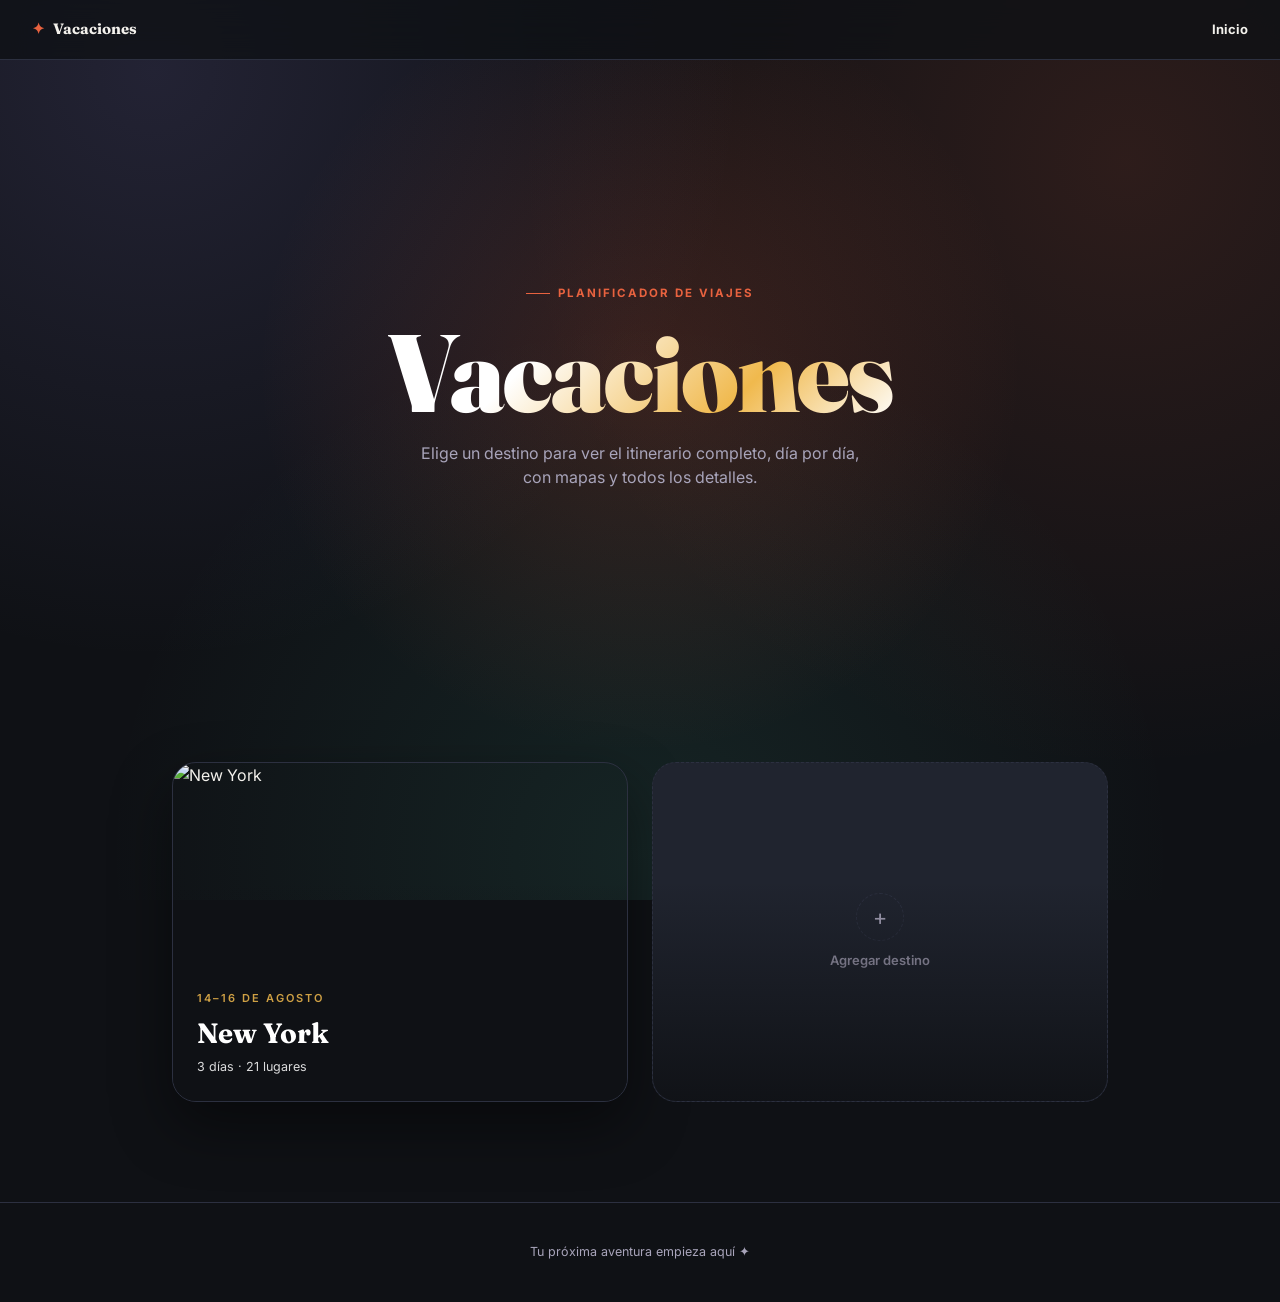
==== index.html @ d94e1eed "Add files via upload" ====
<!DOCTYPE html>
<html lang="es">
<head>
<meta charset="UTF-8">
<meta name="viewport" content="width=device-width, initial-scale=1.0">
<title>Vacaciones</title>
<link rel="stylesheet" href="style.css">
<style>
  .hero-home{
    min-height:78vh;
    display:flex;
    flex-direction:column;
    align-items:center;
    justify-content:center;
    text-align:center;
    padding:60px 24px;
    position:relative;
    overflow:hidden;
  }
  .hero-home::before{
    content:'';
    position:absolute;
    top:-20%; left:50%;
    transform:translateX(-50%);
    width:900px; height:900px;
    background:radial-gradient(circle, rgba(232,98,63,0.18), transparent 60%);
    pointer-events:none;
  }
  .hero-home .title-xl{
    font-size:clamp(48px,9vw,110px);
    margin-bottom:16px;
    background:linear-gradient(135deg, #fff 30%, var(--gold) 70%, #fff 100%);
    -webkit-background-clip:text;
    -webkit-text-fill-color:transparent;
    background-clip:text;
    position:relative;
  }
  .hero-home .sub{
    font-size:16px;
    color:var(--ink-soft);
    max-width:460px;
    margin-bottom:48px;
    position:relative;
  }

  .dest-grid{
    max-width:1000px;
    margin:0 auto;
    padding:0 32px 100px;
    display:grid;
    grid-template-columns:repeat(auto-fit,minmax(280px,1fr));
    gap:24px;
  }

  .dest-card{
    position:relative;
    border-radius:24px;
    overflow:hidden;
    height:340px;
    text-decoration:none;
    display:block;
    box-shadow:0 24px 60px rgba(0,0,0,0.45);
    border:1px solid var(--line);
  }

  .dest-card img{
    width:100%; height:100%;
    object-fit:cover;
    transition:transform .4s ease;
  }
  .dest-card:hover img{transform:scale(1.06);}

  .dest-card::after{
    content:'';
    position:absolute; inset:0;
    background:linear-gradient(180deg, rgba(15,17,21,0) 35%, rgba(15,17,21,0.92) 100%);
  }

  .dest-info{
    position:absolute;
    bottom:0; left:0; right:0;
    padding:24px;
    z-index:2;
    color:#fff;
  }
  .dest-info .tag{
    font-size:11px;
    letter-spacing:2px;
    text-transform:uppercase;
    opacity:0.85;
    margin-bottom:6px;
    font-weight:600;
    color:var(--gold);
  }
  .dest-info .name{
    font-family:'Fraunces',serif;
    font-weight:700;
    font-size:28px;
  }
  .dest-info .meta{
    font-size:12.5px;
    opacity:0.85;
    margin-top:4px;
  }

  .dest-card.add{
    display:flex;
    align-items:center;
    justify-content:center;
    background:var(--paper-soft);
    border:1.5px dashed var(--line);
    box-shadow:none;
    flex-direction:column;
    gap:10px;
    color:var(--ink-soft);
  }
  .dest-card.add .plus{
    width:48px;height:48px;
    border-radius:50%;
    border:1.5px dashed var(--line);
    display:flex;
    align-items:center;
    justify-content:center;
    font-size:22px;
  }
  .dest-card.add span.lbl{font-size:13px; font-weight:600;}
</style>
</head>
<body>

<header class="topbar">
  <a href="index.html" class="brand-mark"><span class="star">✦</span> Vacaciones</a>
  <div class="crumbs">
    <span class="current">Inicio</span>
  </div>
</header>

<section class="hero-home">
  <div class="eyebrow">Planificador de viajes</div>
  <h1 class="title-xl">Vacaciones</h1>
  <p class="sub">Elige un destino para ver el itinerario completo, día por día, con mapas y todos los detalles.</p>
</section>

<div class="dest-grid">

  <a href="newyork/index.html" class="dest-card">
    <img src="https://images.unsplash.com/photo-1496442226666-8d4d0e62e6e9?w=700&q=80" alt="New York">
    <div class="dest-info">
      <div class="tag">14–16 de agosto</div>
      <div class="name">New York</div>
      <div class="meta">3 días · 21 lugares</div>
    </div>
  </a>

  <div class="dest-card add">
    <div class="plus">+</div>
    <span class="lbl">Agregar destino</span>
  </div>

</div>

<footer class="site-footer">Tu próxima aventura empieza aquí ✦</footer>

</body>
</html>
---- style.css ----
@import url('https://fonts.googleapis.com/css2?family=Fraunces:opsz,wght@9..144,500;9..144,700;9..144,900&family=Inter:wght@400;500;600;700&display=swap');

*,*::before,*::after{box-sizing:border-box;margin:0;padding:0;}

:root{
  --bg:#0f1115;
  --bg-soft:#161922;
  --paper:#1b1f2a;
  --paper-soft:#20242f;
  --ink:#f3f1ec;
  --ink-soft:#a8a4ba;
  --line:#2c3040;
  --accent:#e8623f;
  --accent-soft:rgba(232,98,63,0.14);
  --teal:#4fd1ae;
  --gold:#f0b94d;
  --violet:#8b7fd6;
  --radius:18px;
}

html{scroll-behavior:smooth;}
body{
  background:
    radial-gradient(circle at 12% 8%, rgba(139,127,214,0.16), transparent 42%),
    radial-gradient(circle at 88% 18%, rgba(232,98,63,0.14), transparent 45%),
    radial-gradient(circle at 50% 95%, rgba(79,209,174,0.10), transparent 50%),
    var(--bg);
  background-attachment:fixed;
  color:var(--ink);
  font-family:'Inter',sans-serif;
  line-height:1.5;
}

a{color:inherit;}

/* ============ TOP NAV (breadcrumb style) ============ */
.topbar{
  position:sticky;
  top:0;
  z-index:200;
  background:rgba(15,17,21,0.78);
  backdrop-filter:blur(14px);
  border-bottom:1px solid var(--line);
  padding:0 32px;
  height:60px;
  display:flex;
  align-items:center;
  justify-content:space-between;
}

.crumbs{
  display:flex;
  align-items:center;
  gap:8px;
  font-size:13px;
  font-weight:500;
  color:var(--ink-soft);
}

.crumbs a{text-decoration:none; transition:color .15s;}
.crumbs a:hover{color:var(--accent);}
.crumbs .sep{color:var(--line); font-size:11px;}
.crumbs .current{color:var(--ink); font-weight:700;}

.brand-mark{
  display:flex;
  align-items:center;
  gap:8px;
  font-family:'Fraunces',serif;
  font-weight:700;
  font-size:15px;
  text-decoration:none;
  color:var(--ink);
}
.brand-mark .star{color:var(--accent);}

.day-pills{
  display:flex;
  gap:6px;
}
.day-pills a{
  text-decoration:none;
  font-size:12.5px;
  font-weight:600;
  padding:7px 14px;
  border-radius:20px;
  color:var(--ink-soft);
  border:1px solid var(--line);
  transition:all .15s;
  white-space:nowrap;
}
.day-pills a:hover{border-color:var(--accent); color:var(--accent);}
.day-pills a.active{background:linear-gradient(135deg, var(--accent), #c8492f); color:#fff; border-color:transparent; box-shadow:0 4px 14px rgba(232,98,63,0.35);}

@media (max-width:760px){
  .topbar{padding:0 16px; flex-wrap:wrap; height:auto; padding-top:10px; padding-bottom:10px; gap:8px;}
  .day-pills{overflow-x:auto;}
}

/* ============ SECTIONS GENERIC ============ */
.wrap{max-width:1100px; margin:0 auto; padding:0 32px;}
@media (max-width:600px){.wrap{padding:0 18px;}}

.eyebrow{
  display:inline-flex;
  align-items:center;
  gap:8px;
  font-size:11.5px;
  letter-spacing:2px;
  text-transform:uppercase;
  color:var(--accent);
  font-weight:700;
  margin-bottom:18px;
}
.eyebrow::before{content:''; width:24px; height:1px; background:var(--accent);}

.title-xl{
  font-family:'Fraunces',serif;
  font-weight:900;
  letter-spacing:-2px;
  line-height:0.95;
  color:var(--ink);
}

.title-lg{
  font-family:'Fraunces',serif;
  font-weight:700;
  letter-spacing:-1px;
  line-height:1.05;
  color:var(--ink);
}

/* ============ MAP CARD ============ */
.map-section{
  padding:50px 0 70px;
}
.map-card{
  background:linear-gradient(160deg, var(--paper-soft), var(--paper));
  border:1px solid var(--line);
  border-radius:24px;
  padding:20px;
  box-shadow:0 24px 60px rgba(0,0,0,0.35), inset 0 1px 0 rgba(255,255,255,0.03);
}
.map-card svg{display:block; width:100%; height:auto; border-radius:14px;}

.map-route-list{
  margin-top:20px;
  display:flex;
  flex-wrap:wrap;
  gap:10px;
}
.route-chip{
  display:flex;
  align-items:center;
  gap:8px;
  background:var(--paper-soft);
  border:1px solid var(--line);
  border-radius:30px;
  padding:6px 14px 6px 6px;
  font-size:12.5px;
  font-weight:600;
  color:var(--ink-soft);
  text-decoration:none;
  transition:border-color .15s, color .15s, transform .15s;
}
.route-chip:hover{border-color:var(--accent); color:var(--ink); transform:translateY(-1px);}
.route-num{
  width:22px;height:22px;
  border-radius:50%;
  background:var(--accent);
  color:#fff;
  font-size:11px;
  font-weight:700;
  display:flex;
  align-items:center;
  justify-content:center;
  flex-shrink:0;
}

/* ============ STOP DETAIL CARDS ============ */
.stops-section{padding:20px 0 80px;}

.stop-detail{
  display:grid;
  grid-template-columns:280px 1fr;
  gap:0;
  background:linear-gradient(160deg, var(--paper-soft), var(--paper));
  border:1px solid var(--line);
  border-radius:20px;
  overflow:hidden;
  margin-bottom:20px;
  transition:border-color .2s, box-shadow .2s;
}
.stop-detail:hover{border-color:rgba(232,98,63,0.35); box-shadow:0 20px 50px rgba(0,0,0,0.3);}

.stop-detail-img{
  background-size:cover;
  background-position:center;
  min-height:220px;
  position:relative;
}

.stop-detail-num{
  position:absolute;
  top:14px; left:14px;
  width:34px;height:34px;
  border-radius:50%;
  background:var(--accent);
  color:#fff;
  font-family:'Fraunces',serif;
  font-weight:700;
  font-size:15px;
  display:flex;
  align-items:center;
  justify-content:center;
  box-shadow:0 4px 10px rgba(0,0,0,0.25);
}

.stop-detail-body{
  padding:26px 30px;
  display:flex;
  flex-direction:column;
  justify-content:center;
}

.stop-detail-time{
  font-size:11.5px;
  font-weight:700;
  letter-spacing:1.5px;
  text-transform:uppercase;
  color:var(--teal);
  margin-bottom:8px;
}

.stop-detail-name{
  font-family:'Fraunces',serif;
  font-weight:700;
  font-size:24px;
  color:var(--ink);
  margin-bottom:10px;
}

.stop-detail-desc{
  font-size:14.5px;
  color:var(--ink-soft);
  line-height:1.7;
  margin-bottom:14px;
}

.ticket-box{
  display:flex;
  align-items:center;
  gap:12px;
  background:var(--accent-soft);
  border:1px solid rgba(232,98,63,0.25);
  border-radius:12px;
  padding:12px 16px;
  margin-top:6px;
}
.ticket-box.free{background:rgba(79,209,174,0.1); border-color:rgba(79,209,174,0.25);}
.ticket-box .ico{font-size:18px; flex-shrink:0;}
.ticket-box .txt{font-size:12.5px; color:var(--ink); line-height:1.5;}
.ticket-box .txt strong{display:block; font-size:13px; margin-bottom:2px; color:var(--ink);}
.ticket-box a{color:var(--accent); font-weight:700; text-decoration:none;}
.ticket-box.free a{color:var(--teal);}
.ticket-box a:hover{text-decoration:underline;}

@media (max-width:760px){
  .stop-detail{grid-template-columns:1fr;}
  .stop-detail-img{min-height:180px;}
}

/* ============ FOOTER NAV (prev/next day) ============ */
.day-nav-footer{
  display:flex;
  justify-content:space-between;
  gap:16px;
  padding:40px 0 80px;
  flex-wrap:wrap;
}
.day-nav-btn{
  flex:1;
  min-width:220px;
  background:linear-gradient(160deg, var(--paper-soft), var(--paper));
  border:1px solid var(--line);
  border-radius:16px;
  padding:20px 24px;
  text-decoration:none;
  transition:border-color .15s, transform .15s;
}
.day-nav-btn:hover{border-color:var(--accent); transform:translateY(-2px);}
.day-nav-btn .lbl{font-size:11px; text-transform:uppercase; letter-spacing:1.5px; color:var(--ink-soft); margin-bottom:4px;}
.day-nav-btn .ttl{font-family:'Fraunces',serif; font-weight:700; font-size:18px; color:var(--ink);}
.day-nav-btn.next{text-align:right;}

footer.site-footer{
  text-align:center;
  padding:40px 24px;
  color:var(--ink-soft);
  font-size:12.5px;
  border-top:1px solid var(--line);
}
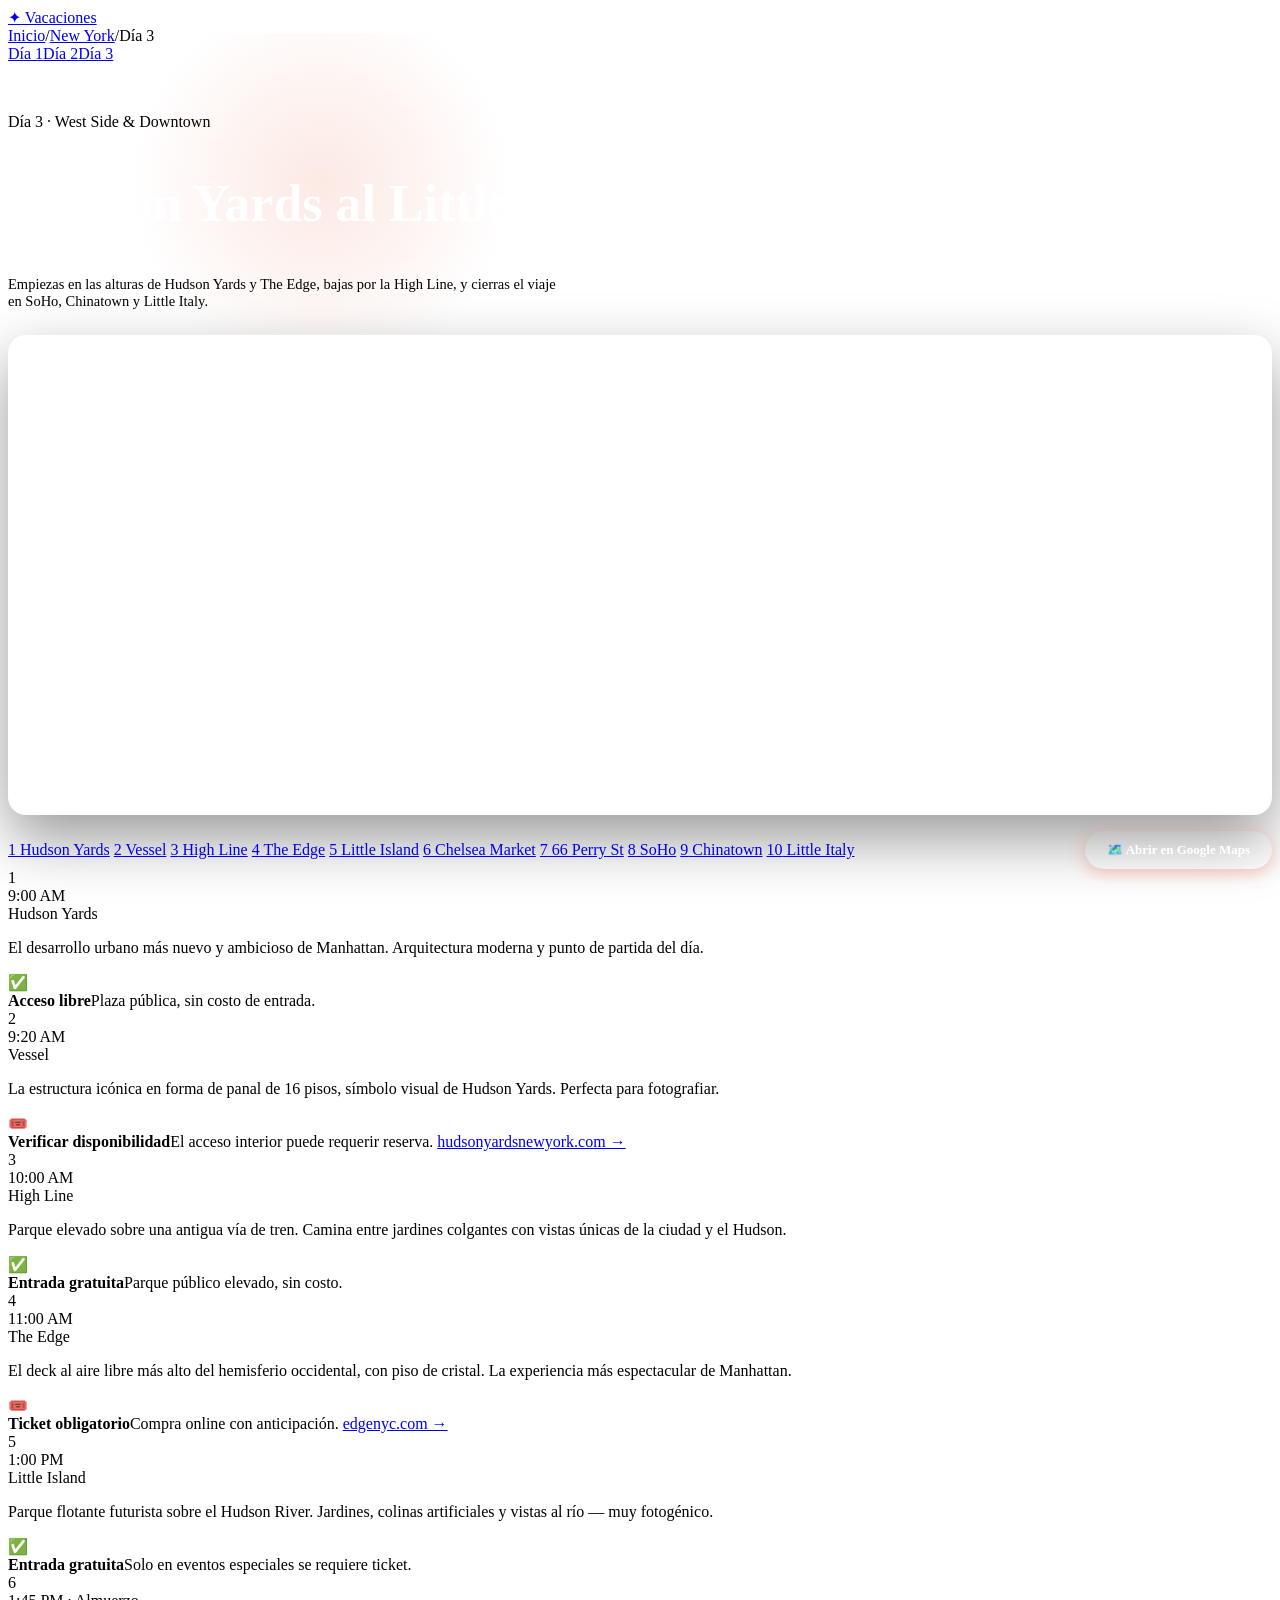
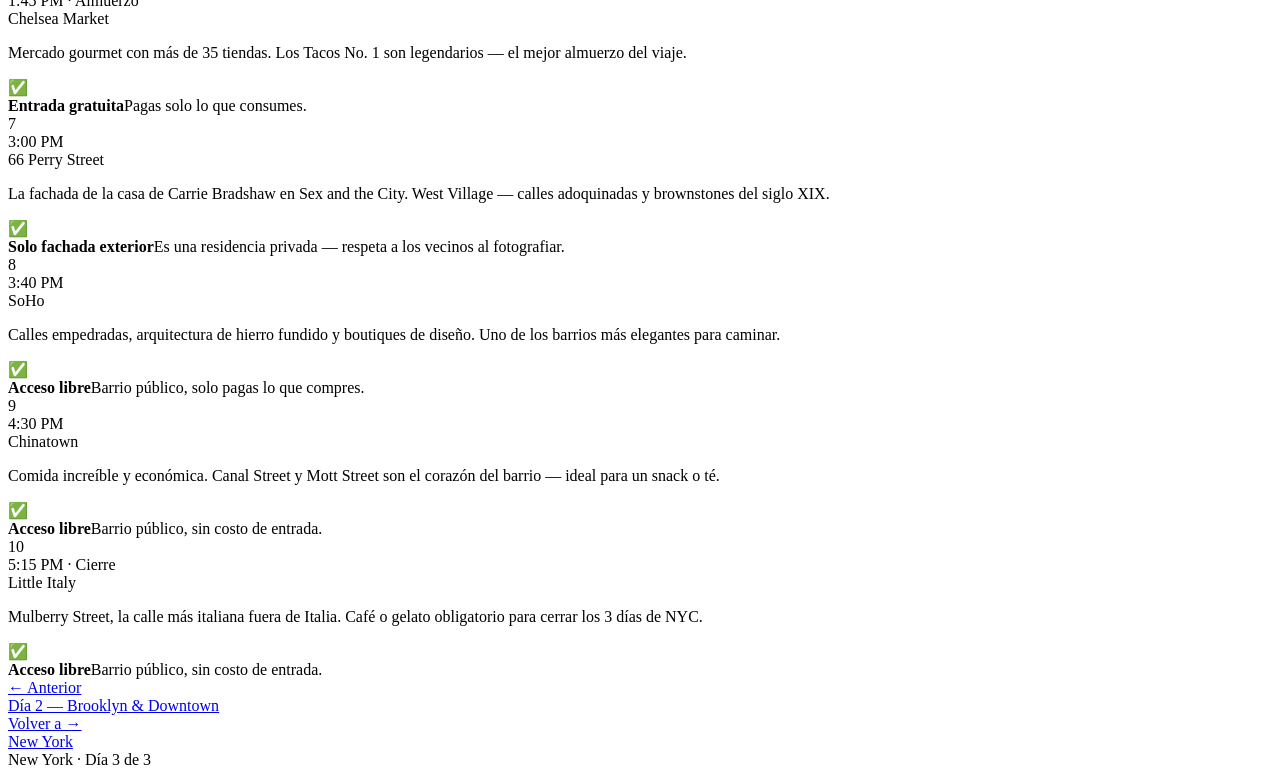
==== commit 5c0688ed: "Add files via upload" ====
--- a/index.html
+++ b/index.html
@@ -3,163 +3,173 @@
 <head>
 <meta charset="UTF-8">
 <meta name="viewport" content="width=device-width, initial-scale=1.0">
-<title>Vacaciones</title>
-<link rel="stylesheet" href="style.css">
+<title>Día 3 — West Side & Downtown — New York</title>
+<link rel="stylesheet" href="../style.css">
 <style>
-  .hero-home{
-    min-height:78vh;
-    display:flex;
-    flex-direction:column;
-    align-items:center;
-    justify-content:center;
-    text-align:center;
-    padding:60px 24px;
-    position:relative;
-    overflow:hidden;
-  }
-  .hero-home::before{
-    content:'';
-    position:absolute;
-    top:-20%; left:50%;
-    transform:translateX(-50%);
-    width:900px; height:900px;
-    background:radial-gradient(circle, rgba(232,98,63,0.18), transparent 60%);
-    pointer-events:none;
-  }
-  .hero-home .title-xl{
-    font-size:clamp(48px,9vw,110px);
-    margin-bottom:16px;
-    background:linear-gradient(135deg, #fff 30%, var(--gold) 70%, #fff 100%);
-    -webkit-background-clip:text;
-    -webkit-text-fill-color:transparent;
-    background-clip:text;
-    position:relative;
-  }
-  .hero-home .sub{
-    font-size:16px;
-    color:var(--ink-soft);
-    max-width:460px;
-    margin-bottom:48px;
-    position:relative;
-  }
-
-  .dest-grid{
-    max-width:1000px;
-    margin:0 auto;
-    padding:0 32px 100px;
-    display:grid;
-    grid-template-columns:repeat(auto-fit,minmax(280px,1fr));
-    gap:24px;
-  }
-
-  .dest-card{
-    position:relative;
-    border-radius:24px;
-    overflow:hidden;
-    height:340px;
-    text-decoration:none;
-    display:block;
-    box-shadow:0 24px 60px rgba(0,0,0,0.45);
-    border:1px solid var(--line);
-  }
-
-  .dest-card img{
-    width:100%; height:100%;
-    object-fit:cover;
-    transition:transform .4s ease;
-  }
-  .dest-card:hover img{transform:scale(1.06);}
-
-  .dest-card::after{
-    content:'';
-    position:absolute; inset:0;
-    background:linear-gradient(180deg, rgba(15,17,21,0) 35%, rgba(15,17,21,0.92) 100%);
-  }
-
-  .dest-info{
-    position:absolute;
-    bottom:0; left:0; right:0;
-    padding:24px;
-    z-index:2;
-    color:#fff;
-  }
-  .dest-info .tag{
-    font-size:11px;
-    letter-spacing:2px;
-    text-transform:uppercase;
-    opacity:0.85;
-    margin-bottom:6px;
-    font-weight:600;
-    color:var(--gold);
-  }
-  .dest-info .name{
-    font-family:'Fraunces',serif;
-    font-weight:700;
-    font-size:28px;
-  }
-  .dest-info .meta{
-    font-size:12.5px;
-    opacity:0.85;
-    margin-top:4px;
-  }
-
-  .dest-card.add{
-    display:flex;
-    align-items:center;
-    justify-content:center;
-    background:var(--paper-soft);
-    border:1.5px dashed var(--line);
-    box-shadow:none;
-    flex-direction:column;
-    gap:10px;
-    color:var(--ink-soft);
-  }
-  .dest-card.add .plus{
-    width:48px;height:48px;
-    border-radius:50%;
-    border:1.5px dashed var(--line);
-    display:flex;
-    align-items:center;
-    justify-content:center;
-    font-size:22px;
-  }
-  .dest-card.add span.lbl{font-size:13px; font-weight:600;}
+  .day-hero{padding:50px 0 10px;position:relative;}
+  .day-hero::before{content:'';position:absolute;top:-30px;left:5%;width:500px;height:300px;background:radial-gradient(circle,rgba(232,98,63,0.14),transparent 65%);pointer-events:none;z-index:0;}
+  .day-hero .title-lg{font-size:clamp(34px,5vw,52px);position:relative;color:#fff;}
+  .day-hero .sub{font-size:14.5px;color:var(--ink-soft);margin-top:10px;max-width:560px;position:relative;}
+  .gmap-wrap{border-radius:18px;overflow:hidden;border:1px solid var(--line);box-shadow:0 24px 60px rgba(0,0,0,0.4);}
+  .gmap-wrap iframe{display:block;width:100%;height:480px;border:0;}
+  .gmap-btn{display:inline-flex;align-items:center;gap:8px;background:var(--accent);color:#fff;text-decoration:none;padding:11px 22px;border-radius:30px;font-size:13px;font-weight:600;box-shadow:0 4px 16px rgba(232,98,63,0.35);transition:transform .15s;}
+  .gmap-btn:hover{transform:translateY(-2px);}
 </style>
 </head>
 <body>
-
 <header class="topbar">
-  <a href="index.html" class="brand-mark"><span class="star">✦</span> Vacaciones</a>
-  <div class="crumbs">
-    <span class="current">Inicio</span>
-  </div>
+  <a href="../index.html" class="brand-mark"><span class="star">✦</span> Vacaciones</a>
+  <div class="crumbs"><a href="../index.html">Inicio</a><span class="sep">/</span><a href="index.html">New York</a><span class="sep">/</span><span class="current">Día 3</span></div>
+  <div class="day-pills"><a href="dia1.html">Día 1</a><a href="dia2.html">Día 2</a><a href="dia3.html" class="active">Día 3</a></div>
 </header>
 
-<section class="hero-home">
-  <div class="eyebrow">Planificador de viajes</div>
-  <h1 class="title-xl">Vacaciones</h1>
-  <p class="sub">Elige un destino para ver el itinerario completo, día por día, con mapas y todos los detalles.</p>
+<section class="day-hero">
+  <div class="wrap">
+    <div class="eyebrow">Día 3 · West Side & Downtown</div>
+    <h1 class="title-lg">Hudson Yards al Little Italy</h1>
+    <p class="sub">Empiezas en las alturas de Hudson Yards y The Edge, bajas por la High Line, y cierras el viaje en SoHo, Chinatown y Little Italy.</p>
+  </div>
 </section>
 
-<div class="dest-grid">
+<section class="map-section">
+  <div class="wrap">
+    <div class="map-card">
+      <div class="gmap-wrap">
+        <iframe src="https://www.google.com/maps/embed?pb=!1m74!1m12!1m3!1d15310!2d-74.008!3d40.728!2m3!1f0!2f0!3f0!3m2!1i1024!2i768!4f13.1!4m58!3e2!4m5!1s0x89c259b6a970b29d%3A0x90ed53a6a731957e!2sHudson%20Yards!3m2!1d40.7534!2d-74.0011!4m5!1s0x89c259b4160028ab%3A0x414b171aac155dc0!2sVessel!3m2!1d40.7538!2d-74.0022!4m5!1s0x89c259c7840fb4e5%3A0x583f615c850a3c91!2sHigh%20Line!3m2!1d40.7480!2d-74.0048!4m5!1s0x89c2590066d1a877%3A0x109cefe01f6c53ec!2sEdge%20Observatory!3m2!1d40.7535!2d-74.0010!4m5!1s0x89c259319989e02f%3A0xbc9fdbef8d2af7b0!2sLittle%20Island!3m2!1d40.7420!2d-74.0103!4m5!1s0x89c259bf144c69c3%3A0x7e61762e972dc0a2!2sChelsea%20Market!3m2!1d40.7424!2d-74.0061!4m5!1s0x89c25904af4dbf6f%3A0x9742aaaefd6a009c!2s66%20Perry%20St!3m2!1d40.7354!2d-74.0038!4m5!1s0x89c2598c5e51e2f3%3A0xce2f3449f490f818!2sSoHo!3m2!1d40.7246!2d-74.0019!4m5!1s0x89c259f56c2fc10d%3A0xcf9e1370cd1f3111!2sChinatown!3m2!1d40.7158!2d-73.9970!4m5!1s0x89c2598845057def%3A0x9ecf1b969fbbb484!2sLittle%20Italy%2C%20New%20York!3m2!1d40.7191!2d-73.9973!5e0!3m2!1ses!2sus!4v1700000003"
+          allowfullscreen="" loading="lazy" referrerpolicy="no-referrer-when-downgrade">
+        </iframe>
+      </div>
+      <div style="display:flex;align-items:center;justify-content:space-between;flex-wrap:wrap;gap:12px;margin-top:16px;">
+        <div class="map-route-list" style="margin-top:0;">
+          <a href="#s1" class="route-chip"><span class="route-num">1</span> Hudson Yards</a>
+          <a href="#s2" class="route-chip"><span class="route-num">2</span> Vessel</a>
+          <a href="#s3" class="route-chip"><span class="route-num">3</span> High Line</a>
+          <a href="#s4" class="route-chip"><span class="route-num">4</span> The Edge</a>
+          <a href="#s5" class="route-chip"><span class="route-num">5</span> Little Island</a>
+          <a href="#s6" class="route-chip"><span class="route-num">6</span> Chelsea Market</a>
+          <a href="#s7" class="route-chip"><span class="route-num">7</span> 66 Perry St</a>
+          <a href="#s8" class="route-chip"><span class="route-num">8</span> SoHo</a>
+          <a href="#s9" class="route-chip"><span class="route-num">9</span> Chinatown</a>
+          <a href="#s10" class="route-chip"><span class="route-num">10</span> Little Italy</a>
+        </div>
+        <a class="gmap-btn" href="https://www.google.com/maps/dir/Hudson+Yards/Vessel,+20+Hudson+Yards/High+Line/Edge+Observatory/Little+Island/Chelsea+Market/66+Perry+St/SoHo,+New+York/Chinatown,+New+York/Little+Italy,+New+York" target="_blank">🗺️ Abrir en Google Maps</a>
+      </div>
+    </div>
+  </div>
+</section>
 
-  <a href="newyork/index.html" class="dest-card">
-    <img src="https://images.unsplash.com/photo-1496442226666-8d4d0e62e6e9?w=700&q=80" alt="New York">
-    <div class="dest-info">
-      <div class="tag">14–16 de agosto</div>
-      <div class="name">New York</div>
-      <div class="meta">3 días · 21 lugares</div>
+<section class="stops-section">
+  <div class="wrap">
+
+    <div class="stop-detail" id="s1">
+      <div class="stop-detail-img" style="background-image:url('https://images.unsplash.com/photo-1590169026702-d6dd7e1e455a?w=500&q=80')"><div class="stop-detail-num">1</div></div>
+      <div class="stop-detail-body">
+        <div class="stop-detail-time">9:00 AM</div>
+        <div class="stop-detail-name">Hudson Yards</div>
+        <p class="stop-detail-desc">El desarrollo urbano más nuevo y ambicioso de Manhattan. Arquitectura moderna y punto de partida del día.</p>
+        <div class="ticket-box free"><div class="ico">✅</div><div class="txt"><strong>Acceso libre</strong>Plaza pública, sin costo de entrada.</div></div>
+      </div>
     </div>
-  </a>
 
-  <div class="dest-card add">
-    <div class="plus">+</div>
-    <span class="lbl">Agregar destino</span>
+    <div class="stop-detail" id="s2">
+      <div class="stop-detail-img" style="background-image:url('https://images.unsplash.com/photo-1575535468340-345c808fdfd0?w=500&q=80')"><div class="stop-detail-num">2</div></div>
+      <div class="stop-detail-body">
+        <div class="stop-detail-time">9:20 AM</div>
+        <div class="stop-detail-name">Vessel</div>
+        <p class="stop-detail-desc">La estructura icónica en forma de panal de 16 pisos, símbolo visual de Hudson Yards. Perfecta para fotografiar.</p>
+        <div class="ticket-box"><div class="ico">🎟️</div><div class="txt"><strong>Verificar disponibilidad</strong>El acceso interior puede requerir reserva. <a href="https://www.hudsonyardsnewyork.com/discover/vessel" target="_blank">hudsonyardsnewyork.com →</a></div></div>
+      </div>
+    </div>
+
+    <div class="stop-detail" id="s3">
+      <div class="stop-detail-img" style="background-image:url('https://images.unsplash.com/photo-1555636222-cae831e670b3?w=500&q=80')"><div class="stop-detail-num">3</div></div>
+      <div class="stop-detail-body">
+        <div class="stop-detail-time">10:00 AM</div>
+        <div class="stop-detail-name">High Line</div>
+        <p class="stop-detail-desc">Parque elevado sobre una antigua vía de tren. Camina entre jardines colgantes con vistas únicas de la ciudad y el Hudson.</p>
+        <div class="ticket-box free"><div class="ico">✅</div><div class="txt"><strong>Entrada gratuita</strong>Parque público elevado, sin costo.</div></div>
+      </div>
+    </div>
+
+    <div class="stop-detail" id="s4">
+      <div class="stop-detail-img" style="background-image:url('https://images.unsplash.com/photo-1577415124269-fc1140a69e91?w=500&q=80')"><div class="stop-detail-num">4</div></div>
+      <div class="stop-detail-body">
+        <div class="stop-detail-time">11:00 AM</div>
+        <div class="stop-detail-name">The Edge</div>
+        <p class="stop-detail-desc">El deck al aire libre más alto del hemisferio occidental, con piso de cristal. La experiencia más espectacular de Manhattan.</p>
+        <div class="ticket-box"><div class="ico">🎟️</div><div class="txt"><strong>Ticket obligatorio</strong>Compra online con anticipación. <a href="https://www.edgenyc.com" target="_blank">edgenyc.com →</a></div></div>
+      </div>
+    </div>
+
+    <div class="stop-detail" id="s5">
+      <div class="stop-detail-img" style="background-image:url('https://images.unsplash.com/photo-1622396636133-ba6e3c5c44b9?w=500&q=80')"><div class="stop-detail-num">5</div></div>
+      <div class="stop-detail-body">
+        <div class="stop-detail-time">1:00 PM</div>
+        <div class="stop-detail-name">Little Island</div>
+        <p class="stop-detail-desc">Parque flotante futurista sobre el Hudson River. Jardines, colinas artificiales y vistas al río — muy fotogénico.</p>
+        <div class="ticket-box free"><div class="ico">✅</div><div class="txt"><strong>Entrada gratuita</strong>Solo en eventos especiales se requiere ticket.</div></div>
+      </div>
+    </div>
+
+    <div class="stop-detail" id="s6">
+      <div class="stop-detail-img" style="background-image:url('https://images.unsplash.com/photo-1565123409695-7b5ef63a2efb?w=500&q=80')"><div class="stop-detail-num">6</div></div>
+      <div class="stop-detail-body">
+        <div class="stop-detail-time">1:45 PM · Almuerzo</div>
+        <div class="stop-detail-name">Chelsea Market</div>
+        <p class="stop-detail-desc">Mercado gourmet con más de 35 tiendas. Los Tacos No. 1 son legendarios — el mejor almuerzo del viaje.</p>
+        <div class="ticket-box free"><div class="ico">✅</div><div class="txt"><strong>Entrada gratuita</strong>Pagas solo lo que consumes.</div></div>
+      </div>
+    </div>
+
+    <div class="stop-detail" id="s7">
+      <div class="stop-detail-img" style="background-image:url('https://images.unsplash.com/photo-1555529771-122e5d9f2341?w=500&q=80')"><div class="stop-detail-num">7</div></div>
+      <div class="stop-detail-body">
+        <div class="stop-detail-time">3:00 PM</div>
+        <div class="stop-detail-name">66 Perry Street</div>
+        <p class="stop-detail-desc">La fachada de la casa de Carrie Bradshaw en Sex and the City. West Village — calles adoquinadas y brownstones del siglo XIX.</p>
+        <div class="ticket-box free"><div class="ico">✅</div><div class="txt"><strong>Solo fachada exterior</strong>Es una residencia privada — respeta a los vecinos al fotografiar.</div></div>
+      </div>
+    </div>
+
+    <div class="stop-detail" id="s8">
+      <div class="stop-detail-img" style="background-image:url('https://images.unsplash.com/photo-1534430480872-3498386e7856?w=500&q=80'); background-image:url('https://images.unsplash.com/photo-1508009603885-50cf7c579365?w=500&q=80')"><div class="stop-detail-num">8</div></div>
+      <div class="stop-detail-body">
+        <div class="stop-detail-time">3:40 PM</div>
+        <div class="stop-detail-name">SoHo</div>
+        <p class="stop-detail-desc">Calles empedradas, arquitectura de hierro fundido y boutiques de diseño. Uno de los barrios más elegantes para caminar.</p>
+        <div class="ticket-box free"><div class="ico">✅</div><div class="txt"><strong>Acceso libre</strong>Barrio público, solo pagas lo que compres.</div></div>
+      </div>
+    </div>
+
+    <div class="stop-detail" id="s9">
+      <div class="stop-detail-img" style="background-image:url('https://images.unsplash.com/photo-1583842761329-21f04bf65871?w=500&q=80')"><div class="stop-detail-num">9</div></div>
+      <div class="stop-detail-body">
+        <div class="stop-detail-time">4:30 PM</div>
+        <div class="stop-detail-name">Chinatown</div>
+        <p class="stop-detail-desc">Comida increíble y económica. Canal Street y Mott Street son el corazón del barrio — ideal para un snack o té.</p>
+        <div class="ticket-box free"><div class="ico">✅</div><div class="txt"><strong>Acceso libre</strong>Barrio público, sin costo de entrada.</div></div>
+      </div>
+    </div>
+
+    <div class="stop-detail" id="s10">
+      <div class="stop-detail-img" style="background-image:url('https://images.unsplash.com/photo-1555109307-f7d9da25c244?w=500&q=80')"><div class="stop-detail-num">10</div></div>
+      <div class="stop-detail-body">
+        <div class="stop-detail-time">5:15 PM · Cierre</div>
+        <div class="stop-detail-name">Little Italy</div>
+        <p class="stop-detail-desc">Mulberry Street, la calle más italiana fuera de Italia. Café o gelato obligatorio para cerrar los 3 días de NYC.</p>
+        <div class="ticket-box free"><div class="ico">✅</div><div class="txt"><strong>Acceso libre</strong>Barrio público, sin costo de entrada.</div></div>
+      </div>
+    </div>
+
   </div>
+</section>
 
+<div class="wrap">
+  <div class="day-nav-footer">
+    <a href="dia2.html" class="day-nav-btn"><div class="lbl">← Anterior</div><div class="ttl">Día 2 — Brooklyn & Downtown</div></a>
+    <a href="index.html" class="day-nav-btn next"><div class="lbl">Volver a →</div><div class="ttl">New York</div></a>
+  </div>
 </div>
-
-<footer class="site-footer">Tu próxima aventura empieza aquí ✦</footer>
-
+<footer class="site-footer">New York · Día 3 de 3</footer>
 </body>
 </html>
--- a/style.css
+++ b/style.css
@@ -1,302 +1,165 @@
-@import url('https://fonts.googleapis.com/css2?family=Fraunces:opsz,wght@9..144,500;9..144,700;9..144,900&family=Inter:wght@400;500;600;700&display=swap');
+<!DOCTYPE html>
+<html lang="es">
+<head>
+<meta charset="UTF-8">
+<meta name="viewport" content="width=device-width, initial-scale=1.0">
+<title>Vacaciones</title>
+<link rel="stylesheet" href="style.css">
+<style>
+  .hero-home{
+    min-height:78vh;
+    display:flex;
+    flex-direction:column;
+    align-items:center;
+    justify-content:center;
+    text-align:center;
+    padding:60px 24px;
+    position:relative;
+    overflow:hidden;
+  }
+  .hero-home::before{
+    content:'';
+    position:absolute;
+    top:-20%; left:50%;
+    transform:translateX(-50%);
+    width:900px; height:900px;
+    background:radial-gradient(circle, rgba(232,98,63,0.18), transparent 60%);
+    pointer-events:none;
+  }
+  .hero-home .title-xl{
+    font-size:clamp(48px,9vw,110px);
+    margin-bottom:16px;
+    background:linear-gradient(135deg, #fff 30%, var(--gold) 70%, #fff 100%);
+    -webkit-background-clip:text;
+    -webkit-text-fill-color:transparent;
+    background-clip:text;
+    position:relative;
+  }
+  .hero-home .sub{
+    font-size:16px;
+    color:var(--ink-soft);
+    max-width:460px;
+    margin-bottom:48px;
+    position:relative;
+  }
 
-*,*::before,*::after{box-sizing:border-box;margin:0;padding:0;}
+  .dest-grid{
+    max-width:1000px;
+    margin:0 auto;
+    padding:0 32px 100px;
+    display:grid;
+    grid-template-columns:repeat(auto-fit,minmax(280px,1fr));
+    gap:24px;
+  }
 
-:root{
-  --bg:#0f1115;
-  --bg-soft:#161922;
-  --paper:#1b1f2a;
-  --paper-soft:#20242f;
-  --ink:#f3f1ec;
-  --ink-soft:#a8a4ba;
-  --line:#2c3040;
-  --accent:#e8623f;
-  --accent-soft:rgba(232,98,63,0.14);
-  --teal:#4fd1ae;
-  --gold:#f0b94d;
-  --violet:#8b7fd6;
-  --radius:18px;
-}
+  .dest-card{
+    position:relative;
+    border-radius:24px;
+    overflow:hidden;
+    height:340px;
+    text-decoration:none;
+    display:block;
+    box-shadow:0 24px 60px rgba(0,0,0,0.45);
+    border:1px solid var(--line);
+  }
 
-html{scroll-behavior:smooth;}
-body{
-  background:
-    radial-gradient(circle at 12% 8%, rgba(139,127,214,0.16), transparent 42%),
-    radial-gradient(circle at 88% 18%, rgba(232,98,63,0.14), transparent 45%),
-    radial-gradient(circle at 50% 95%, rgba(79,209,174,0.10), transparent 50%),
-    var(--bg);
-  background-attachment:fixed;
-  color:var(--ink);
-  font-family:'Inter',sans-serif;
-  line-height:1.5;
-}
+  .dest-card img{
+    width:100%; height:100%;
+    object-fit:cover;
+    transition:transform .4s ease;
+  }
+  .dest-card:hover img{transform:scale(1.06);}
 
-a{color:inherit;}
+  .dest-card::after{
+    content:'';
+    position:absolute; inset:0;
+    background:linear-gradient(180deg, rgba(15,17,21,0) 35%, rgba(15,17,21,0.92) 100%);
+  }
 
-/* ============ TOP NAV (breadcrumb style) ============ */
-.topbar{
-  position:sticky;
-  top:0;
-  z-index:200;
-  background:rgba(15,17,21,0.78);
-  backdrop-filter:blur(14px);
-  border-bottom:1px solid var(--line);
-  padding:0 32px;
-  height:60px;
-  display:flex;
-  align-items:center;
-  justify-content:space-between;
-}
+  .dest-info{
+    position:absolute;
+    bottom:0; left:0; right:0;
+    padding:24px;
+    z-index:2;
+    color:#fff;
+  }
+  .dest-info .tag{
+    font-size:11px;
+    letter-spacing:2px;
+    text-transform:uppercase;
+    opacity:0.85;
+    margin-bottom:6px;
+    font-weight:600;
+    color:var(--gold);
+  }
+  .dest-info .name{
+    font-family:'Fraunces',serif;
+    font-weight:700;
+    font-size:28px;
+  }
+  .dest-info .meta{
+    font-size:12.5px;
+    opacity:0.85;
+    margin-top:4px;
+  }
 
-.crumbs{
-  display:flex;
-  align-items:center;
-  gap:8px;
-  font-size:13px;
-  font-weight:500;
-  color:var(--ink-soft);
-}
+  .dest-card.add{
+    display:flex;
+    align-items:center;
+    justify-content:center;
+    background:var(--paper-soft);
+    border:1.5px dashed var(--line);
+    box-shadow:none;
+    flex-direction:column;
+    gap:10px;
+    color:var(--ink-soft);
+  }
+  .dest-card.add .plus{
+    width:48px;height:48px;
+    border-radius:50%;
+    border:1.5px dashed var(--line);
+    display:flex;
+    align-items:center;
+    justify-content:center;
+    font-size:22px;
+  }
+  .dest-card.add span.lbl{font-size:13px; font-weight:600;}
+</style>
+</head>
+<body>
 
-.crumbs a{text-decoration:none; transition:color .15s;}
-.crumbs a:hover{color:var(--accent);}
-.crumbs .sep{color:var(--line); font-size:11px;}
-.crumbs .current{color:var(--ink); font-weight:700;}
+<header class="topbar">
+  <a href="index.html" class="brand-mark"><span class="star">✦</span> Vacaciones</a>
+  <div class="crumbs">
+    <span class="current">Inicio</span>
+  </div>
+</header>
 
-.brand-mark{
-  display:flex;
-  align-items:center;
-  gap:8px;
-  font-family:'Fraunces',serif;
-  font-weight:700;
-  font-size:15px;
-  text-decoration:none;
-  color:var(--ink);
-}
-.brand-mark .star{color:var(--accent);}
+<section class="hero-home">
+  <div class="eyebrow">Planificador de viajes</div>
+  <h1 class="title-xl">Vacaciones</h1>
+  <p class="sub">Elige un destino para ver el itinerario completo, día por día, con mapas y todos los detalles.</p>
+</section>
 
-.day-pills{
-  display:flex;
-  gap:6px;
-}
-.day-pills a{
-  text-decoration:none;
-  font-size:12.5px;
-  font-weight:600;
-  padding:7px 14px;
-  border-radius:20px;
-  color:var(--ink-soft);
-  border:1px solid var(--line);
-  transition:all .15s;
-  white-space:nowrap;
-}
-.day-pills a:hover{border-color:var(--accent); color:var(--accent);}
-.day-pills a.active{background:linear-gradient(135deg, var(--accent), #c8492f); color:#fff; border-color:transparent; box-shadow:0 4px 14px rgba(232,98,63,0.35);}
+<div class="dest-grid">
 
-@media (max-width:760px){
-  .topbar{padding:0 16px; flex-wrap:wrap; height:auto; padding-top:10px; padding-bottom:10px; gap:8px;}
-  .day-pills{overflow-x:auto;}
-}
+  <a href="newyork/index.html" class="dest-card">
+    <img src="https://images.unsplash.com/photo-1496442226666-8d4d0e62e6e9?w=700&q=80" alt="New York">
+    <div class="dest-info">
+      <div class="tag">14–16 de agosto</div>
+      <div class="name">New York</div>
+      <div class="meta">3 días · 21 lugares</div>
+    </div>
+  </a>
 
-/* ============ SECTIONS GENERIC ============ */
-.wrap{max-width:1100px; margin:0 auto; padding:0 32px;}
-@media (max-width:600px){.wrap{padding:0 18px;}}
+  <div class="dest-card add">
+    <div class="plus">+</div>
+    <span class="lbl">Agregar destino</span>
+  </div>
 
-.eyebrow{
-  display:inline-flex;
-  align-items:center;
-  gap:8px;
-  font-size:11.5px;
-  letter-spacing:2px;
-  text-transform:uppercase;
-  color:var(--accent);
-  font-weight:700;
-  margin-bottom:18px;
-}
-.eyebrow::before{content:''; width:24px; height:1px; background:var(--accent);}
+</div>
 
-.title-xl{
-  font-family:'Fraunces',serif;
-  font-weight:900;
-  letter-spacing:-2px;
-  line-height:0.95;
-  color:var(--ink);
-}
+<footer class="site-footer">Tu próxima aventura empieza aquí ✦</footer>
 
-.title-lg{
-  font-family:'Fraunces',serif;
-  font-weight:700;
-  letter-spacing:-1px;
-  line-height:1.05;
-  color:var(--ink);
-}
-
-/* ============ MAP CARD ============ */
-.map-section{
-  padding:50px 0 70px;
-}
-.map-card{
-  background:linear-gradient(160deg, var(--paper-soft), var(--paper));
-  border:1px solid var(--line);
-  border-radius:24px;
-  padding:20px;
-  box-shadow:0 24px 60px rgba(0,0,0,0.35), inset 0 1px 0 rgba(255,255,255,0.03);
-}
-.map-card svg{display:block; width:100%; height:auto; border-radius:14px;}
-
-.map-route-list{
-  margin-top:20px;
-  display:flex;
-  flex-wrap:wrap;
-  gap:10px;
-}
-.route-chip{
-  display:flex;
-  align-items:center;
-  gap:8px;
-  background:var(--paper-soft);
-  border:1px solid var(--line);
-  border-radius:30px;
-  padding:6px 14px 6px 6px;
-  font-size:12.5px;
-  font-weight:600;
-  color:var(--ink-soft);
-  text-decoration:none;
-  transition:border-color .15s, color .15s, transform .15s;
-}
-.route-chip:hover{border-color:var(--accent); color:var(--ink); transform:translateY(-1px);}
-.route-num{
-  width:22px;height:22px;
-  border-radius:50%;
-  background:var(--accent);
-  color:#fff;
-  font-size:11px;
-  font-weight:700;
-  display:flex;
-  align-items:center;
-  justify-content:center;
-  flex-shrink:0;
-}
-
-/* ============ STOP DETAIL CARDS ============ */
-.stops-section{padding:20px 0 80px;}
-
-.stop-detail{
-  display:grid;
-  grid-template-columns:280px 1fr;
-  gap:0;
-  background:linear-gradient(160deg, var(--paper-soft), var(--paper));
-  border:1px solid var(--line);
-  border-radius:20px;
-  overflow:hidden;
-  margin-bottom:20px;
-  transition:border-color .2s, box-shadow .2s;
-}
-.stop-detail:hover{border-color:rgba(232,98,63,0.35); box-shadow:0 20px 50px rgba(0,0,0,0.3);}
-
-.stop-detail-img{
-  background-size:cover;
-  background-position:center;
-  min-height:220px;
-  position:relative;
-}
-
-.stop-detail-num{
-  position:absolute;
-  top:14px; left:14px;
-  width:34px;height:34px;
-  border-radius:50%;
-  background:var(--accent);
-  color:#fff;
-  font-family:'Fraunces',serif;
-  font-weight:700;
-  font-size:15px;
-  display:flex;
-  align-items:center;
-  justify-content:center;
-  box-shadow:0 4px 10px rgba(0,0,0,0.25);
-}
-
-.stop-detail-body{
-  padding:26px 30px;
-  display:flex;
-  flex-direction:column;
-  justify-content:center;
-}
-
-.stop-detail-time{
-  font-size:11.5px;
-  font-weight:700;
-  letter-spacing:1.5px;
-  text-transform:uppercase;
-  color:var(--teal);
-  margin-bottom:8px;
-}
-
-.stop-detail-name{
-  font-family:'Fraunces',serif;
-  font-weight:700;
-  font-size:24px;
-  color:var(--ink);
-  margin-bottom:10px;
-}
-
-.stop-detail-desc{
-  font-size:14.5px;
-  color:var(--ink-soft);
-  line-height:1.7;
-  margin-bottom:14px;
-}
-
-.ticket-box{
-  display:flex;
-  align-items:center;
-  gap:12px;
-  background:var(--accent-soft);
-  border:1px solid rgba(232,98,63,0.25);
-  border-radius:12px;
-  padding:12px 16px;
-  margin-top:6px;
-}
-.ticket-box.free{background:rgba(79,209,174,0.1); border-color:rgba(79,209,174,0.25);}
-.ticket-box .ico{font-size:18px; flex-shrink:0;}
-.ticket-box .txt{font-size:12.5px; color:var(--ink); line-height:1.5;}
-.ticket-box .txt strong{display:block; font-size:13px; margin-bottom:2px; color:var(--ink);}
-.ticket-box a{color:var(--accent); font-weight:700; text-decoration:none;}
-.ticket-box.free a{color:var(--teal);}
-.ticket-box a:hover{text-decoration:underline;}
-
-@media (max-width:760px){
-  .stop-detail{grid-template-columns:1fr;}
-  .stop-detail-img{min-height:180px;}
-}
-
-/* ============ FOOTER NAV (prev/next day) ============ */
-.day-nav-footer{
-  display:flex;
-  justify-content:space-between;
-  gap:16px;
-  padding:40px 0 80px;
-  flex-wrap:wrap;
-}
-.day-nav-btn{
-  flex:1;
-  min-width:220px;
-  background:linear-gradient(160deg, var(--paper-soft), var(--paper));
-  border:1px solid var(--line);
-  border-radius:16px;
-  padding:20px 24px;
-  text-decoration:none;
-  transition:border-color .15s, transform .15s;
-}
-.day-nav-btn:hover{border-color:var(--accent); transform:translateY(-2px);}
-.day-nav-btn .lbl{font-size:11px; text-transform:uppercase; letter-spacing:1.5px; color:var(--ink-soft); margin-bottom:4px;}
-.day-nav-btn .ttl{font-family:'Fraunces',serif; font-weight:700; font-size:18px; color:var(--ink);}
-.day-nav-btn.next{text-align:right;}
-
-footer.site-footer{
-  text-align:center;
-  padding:40px 24px;
-  color:var(--ink-soft);
-  font-size:12.5px;
-  border-top:1px solid var(--line);
-}
+</body>
+</html>
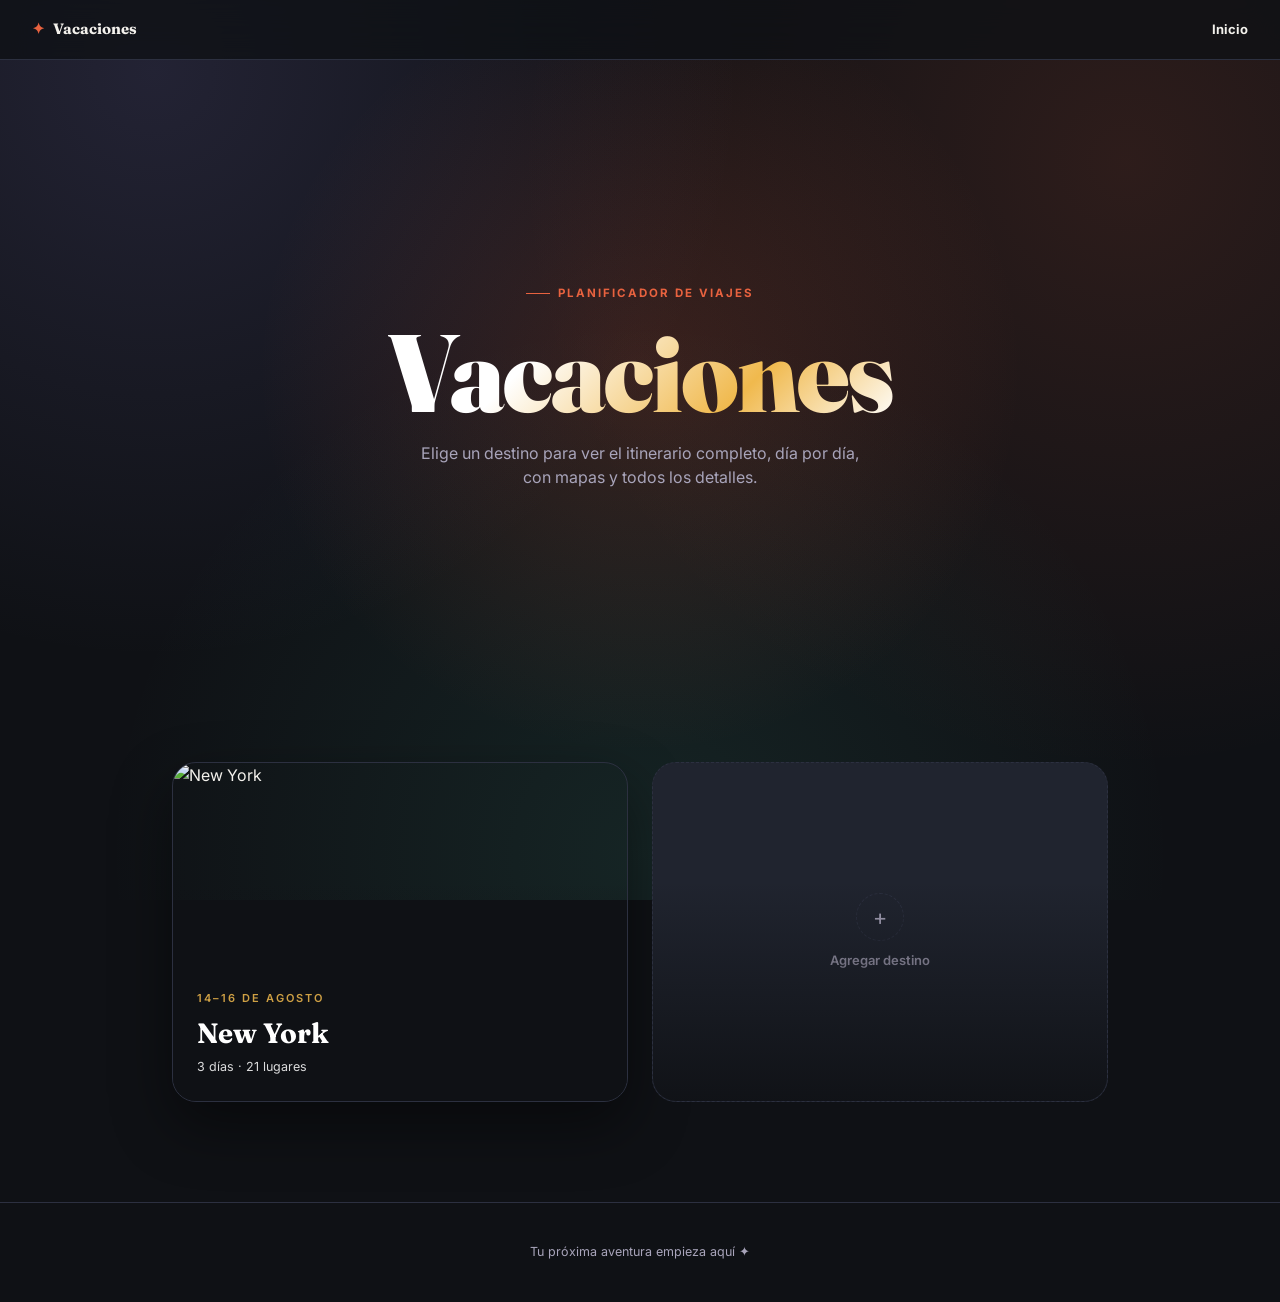
==== commit bef5eb75: "Add files via upload" ====
--- a/index.html
+++ b/index.html
@@ -3,173 +3,468 @@
 <head>
 <meta charset="UTF-8">
 <meta name="viewport" content="width=device-width, initial-scale=1.0">
-<title>Día 3 — West Side & Downtown — New York</title>
-<link rel="stylesheet" href="../style.css">
+<title>Vacaciones</title>
+<link href="https://fonts.googleapis.com/css2?family=Fraunces:opsz,wght@9..144,700;9..144,900&family=Inter:wght@400;500;600;700&display=swap" rel="stylesheet">
 <style>
-  .day-hero{padding:50px 0 10px;position:relative;}
-  .day-hero::before{content:'';position:absolute;top:-30px;left:5%;width:500px;height:300px;background:radial-gradient(circle,rgba(232,98,63,0.14),transparent 65%);pointer-events:none;z-index:0;}
-  .day-hero .title-lg{font-size:clamp(34px,5vw,52px);position:relative;color:#fff;}
-  .day-hero .sub{font-size:14.5px;color:var(--ink-soft);margin-top:10px;max-width:560px;position:relative;}
-  .gmap-wrap{border-radius:18px;overflow:hidden;border:1px solid var(--line);box-shadow:0 24px 60px rgba(0,0,0,0.4);}
-  .gmap-wrap iframe{display:block;width:100%;height:480px;border:0;}
-  .gmap-btn{display:inline-flex;align-items:center;gap:8px;background:var(--accent);color:#fff;text-decoration:none;padding:11px 22px;border-radius:30px;font-size:13px;font-weight:600;box-shadow:0 4px 16px rgba(232,98,63,0.35);transition:transform .15s;}
-  .gmap-btn:hover{transform:translateY(-2px);}
+@import url('https://fonts.googleapis.com/css2?family=Fraunces:opsz,wght@9..144,500;9..144,700;9..144,900&family=Inter:wght@400;500;600;700&display=swap');
+
+*,*::before,*::after{box-sizing:border-box;margin:0;padding:0;}
+
+:root{
+  --bg:#0f1115;
+  --bg-soft:#161922;
+  --paper:#1b1f2a;
+  --paper-soft:#20242f;
+  --ink:#f3f1ec;
+  --ink-soft:#a8a4ba;
+  --line:#2c3040;
+  --accent:#e8623f;
+  --accent-soft:rgba(232,98,63,0.14);
+  --teal:#4fd1ae;
+  --gold:#f0b94d;
+  --violet:#8b7fd6;
+  --radius:18px;
+}
+
+html{scroll-behavior:smooth;}
+body{
+  background:
+    radial-gradient(circle at 12% 8%, rgba(139,127,214,0.16), transparent 42%),
+    radial-gradient(circle at 88% 18%, rgba(232,98,63,0.14), transparent 45%),
+    radial-gradient(circle at 50% 95%, rgba(79,209,174,0.10), transparent 50%),
+    var(--bg);
+  background-attachment:fixed;
+  color:var(--ink);
+  font-family:'Inter',sans-serif;
+  line-height:1.5;
+}
+
+a{color:inherit;}
+
+/* ============ TOP NAV (breadcrumb style) ============ */
+.topbar{
+  position:sticky;
+  top:0;
+  z-index:200;
+  background:rgba(15,17,21,0.78);
+  backdrop-filter:blur(14px);
+  border-bottom:1px solid var(--line);
+  padding:0 32px;
+  height:60px;
+  display:flex;
+  align-items:center;
+  justify-content:space-between;
+}
+
+.crumbs{
+  display:flex;
+  align-items:center;
+  gap:8px;
+  font-size:13px;
+  font-weight:500;
+  color:var(--ink-soft);
+}
+
+.crumbs a{text-decoration:none; transition:color .15s;}
+.crumbs a:hover{color:var(--accent);}
+.crumbs .sep{color:var(--line); font-size:11px;}
+.crumbs .current{color:var(--ink); font-weight:700;}
+
+.brand-mark{
+  display:flex;
+  align-items:center;
+  gap:8px;
+  font-family:'Fraunces',serif;
+  font-weight:700;
+  font-size:15px;
+  text-decoration:none;
+  color:var(--ink);
+}
+.brand-mark .star{color:var(--accent);}
+
+.day-pills{
+  display:flex;
+  gap:6px;
+}
+.day-pills a{
+  text-decoration:none;
+  font-size:12.5px;
+  font-weight:600;
+  padding:7px 14px;
+  border-radius:20px;
+  color:var(--ink-soft);
+  border:1px solid var(--line);
+  transition:all .15s;
+  white-space:nowrap;
+}
+.day-pills a:hover{border-color:var(--accent); color:var(--accent);}
+.day-pills a.active{background:linear-gradient(135deg, var(--accent), #c8492f); color:#fff; border-color:transparent; box-shadow:0 4px 14px rgba(232,98,63,0.35);}
+
+@media (max-width:760px){
+  .topbar{padding:0 16px; flex-wrap:wrap; height:auto; padding-top:10px; padding-bottom:10px; gap:8px;}
+  .day-pills{overflow-x:auto;}
+}
+
+/* ============ SECTIONS GENERIC ============ */
+.wrap{max-width:1100px; margin:0 auto; padding:0 32px;}
+@media (max-width:600px){.wrap{padding:0 18px;}}
+
+.eyebrow{
+  display:inline-flex;
+  align-items:center;
+  gap:8px;
+  font-size:11.5px;
+  letter-spacing:2px;
+  text-transform:uppercase;
+  color:var(--accent);
+  font-weight:700;
+  margin-bottom:18px;
+}
+.eyebrow::before{content:''; width:24px; height:1px; background:var(--accent);}
+
+.title-xl{
+  font-family:'Fraunces',serif;
+  font-weight:900;
+  letter-spacing:-2px;
+  line-height:0.95;
+  color:var(--ink);
+}
+
+.title-lg{
+  font-family:'Fraunces',serif;
+  font-weight:700;
+  letter-spacing:-1px;
+  line-height:1.05;
+  color:var(--ink);
+}
+
+/* ============ MAP CARD ============ */
+.map-section{
+  padding:50px 0 70px;
+}
+.map-card{
+  background:linear-gradient(160deg, var(--paper-soft), var(--paper));
+  border:1px solid var(--line);
+  border-radius:24px;
+  padding:20px;
+  box-shadow:0 24px 60px rgba(0,0,0,0.35), inset 0 1px 0 rgba(255,255,255,0.03);
+}
+.map-card svg{display:block; width:100%; height:auto; border-radius:14px;}
+
+.map-route-list{
+  margin-top:20px;
+  display:flex;
+  flex-wrap:wrap;
+  gap:10px;
+}
+.route-chip{
+  display:flex;
+  align-items:center;
+  gap:8px;
+  background:var(--paper-soft);
+  border:1px solid var(--line);
+  border-radius:30px;
+  padding:6px 14px 6px 6px;
+  font-size:12.5px;
+  font-weight:600;
+  color:var(--ink-soft);
+  text-decoration:none;
+  transition:border-color .15s, color .15s, transform .15s;
+}
+.route-chip:hover{border-color:var(--accent); color:var(--ink); transform:translateY(-1px);}
+.route-num{
+  width:22px;height:22px;
+  border-radius:50%;
+  background:var(--accent);
+  color:#fff;
+  font-size:11px;
+  font-weight:700;
+  display:flex;
+  align-items:center;
+  justify-content:center;
+  flex-shrink:0;
+}
+
+/* ============ STOP DETAIL CARDS ============ */
+.stops-section{padding:20px 0 80px;}
+
+.stop-detail{
+  display:grid;
+  grid-template-columns:280px 1fr;
+  gap:0;
+  background:linear-gradient(160deg, var(--paper-soft), var(--paper));
+  border:1px solid var(--line);
+  border-radius:20px;
+  overflow:hidden;
+  margin-bottom:20px;
+  transition:border-color .2s, box-shadow .2s;
+}
+.stop-detail:hover{border-color:rgba(232,98,63,0.35); box-shadow:0 20px 50px rgba(0,0,0,0.3);}
+
+.stop-detail-img{
+  background-size:cover;
+  background-position:center;
+  min-height:220px;
+  position:relative;
+}
+
+.stop-detail-num{
+  position:absolute;
+  top:14px; left:14px;
+  width:34px;height:34px;
+  border-radius:50%;
+  background:var(--accent);
+  color:#fff;
+  font-family:'Fraunces',serif;
+  font-weight:700;
+  font-size:15px;
+  display:flex;
+  align-items:center;
+  justify-content:center;
+  box-shadow:0 4px 10px rgba(0,0,0,0.25);
+}
+
+.stop-detail-body{
+  padding:26px 30px;
+  display:flex;
+  flex-direction:column;
+  justify-content:center;
+}
+
+.stop-detail-time{
+  font-size:11.5px;
+  font-weight:700;
+  letter-spacing:1.5px;
+  text-transform:uppercase;
+  color:var(--teal);
+  margin-bottom:8px;
+}
+
+.stop-detail-name{
+  font-family:'Fraunces',serif;
+  font-weight:700;
+  font-size:24px;
+  color:var(--ink);
+  margin-bottom:10px;
+}
+
+.stop-detail-desc{
+  font-size:14.5px;
+  color:var(--ink-soft);
+  line-height:1.7;
+  margin-bottom:14px;
+}
+
+.ticket-box{
+  display:flex;
+  align-items:center;
+  gap:12px;
+  background:var(--accent-soft);
+  border:1px solid rgba(232,98,63,0.25);
+  border-radius:12px;
+  padding:12px 16px;
+  margin-top:6px;
+}
+.ticket-box.free{background:rgba(79,209,174,0.1); border-color:rgba(79,209,174,0.25);}
+.ticket-box .ico{font-size:18px; flex-shrink:0;}
+.ticket-box .txt{font-size:12.5px; color:var(--ink); line-height:1.5;}
+.ticket-box .txt strong{display:block; font-size:13px; margin-bottom:2px; color:var(--ink);}
+.ticket-box a{color:var(--accent); font-weight:700; text-decoration:none;}
+.ticket-box.free a{color:var(--teal);}
+.ticket-box a:hover{text-decoration:underline;}
+
+@media (max-width:760px){
+  .stop-detail{grid-template-columns:1fr;}
+  .stop-detail-img{min-height:180px;}
+}
+
+/* ============ FOOTER NAV (prev/next day) ============ */
+.day-nav-footer{
+  display:flex;
+  justify-content:space-between;
+  gap:16px;
+  padding:40px 0 80px;
+  flex-wrap:wrap;
+}
+.day-nav-btn{
+  flex:1;
+  min-width:220px;
+  background:linear-gradient(160deg, var(--paper-soft), var(--paper));
+  border:1px solid var(--line);
+  border-radius:16px;
+  padding:20px 24px;
+  text-decoration:none;
+  transition:border-color .15s, transform .15s;
+}
+.day-nav-btn:hover{border-color:var(--accent); transform:translateY(-2px);}
+.day-nav-btn .lbl{font-size:11px; text-transform:uppercase; letter-spacing:1.5px; color:var(--ink-soft); margin-bottom:4px;}
+.day-nav-btn .ttl{font-family:'Fraunces',serif; font-weight:700; font-size:18px; color:var(--ink);}
+.day-nav-btn.next{text-align:right;}
+
+footer.site-footer{
+  text-align:center;
+  padding:40px 24px;
+  color:var(--ink-soft);
+  font-size:12.5px;
+  border-top:1px solid var(--line);
+}
+
+</style>
+<style>
+  .hero-home{
+    min-height:78vh;
+    display:flex;
+    flex-direction:column;
+    align-items:center;
+    justify-content:center;
+    text-align:center;
+    padding:60px 24px;
+    position:relative;
+    overflow:hidden;
+  }
+  .hero-home::before{
+    content:'';
+    position:absolute;
+    top:-20%; left:50%;
+    transform:translateX(-50%);
+    width:900px; height:900px;
+    background:radial-gradient(circle, rgba(232,98,63,0.18), transparent 60%);
+    pointer-events:none;
+  }
+  .hero-home .title-xl{
+    font-size:clamp(48px,9vw,110px);
+    margin-bottom:16px;
+    background:linear-gradient(135deg, #fff 30%, var(--gold) 70%, #fff 100%);
+    -webkit-background-clip:text;
+    -webkit-text-fill-color:transparent;
+    background-clip:text;
+    position:relative;
+  }
+  .hero-home .sub{
+    font-size:16px;
+    color:var(--ink-soft);
+    max-width:460px;
+    margin-bottom:48px;
+    position:relative;
+  }
+
+  .dest-grid{
+    max-width:1000px;
+    margin:0 auto;
+    padding:0 32px 100px;
+    display:grid;
+    grid-template-columns:repeat(auto-fit,minmax(280px,1fr));
+    gap:24px;
+  }
+
+  .dest-card{
+    position:relative;
+    border-radius:24px;
+    overflow:hidden;
+    height:340px;
+    text-decoration:none;
+    display:block;
+    box-shadow:0 24px 60px rgba(0,0,0,0.45);
+    border:1px solid var(--line);
+  }
+
+  .dest-card img{
+    width:100%; height:100%;
+    object-fit:cover;
+    transition:transform .4s ease;
+  }
+  .dest-card:hover img{transform:scale(1.06);}
+
+  .dest-card::after{
+    content:'';
+    position:absolute; inset:0;
+    background:linear-gradient(180deg, rgba(15,17,21,0) 35%, rgba(15,17,21,0.92) 100%);
+  }
+
+  .dest-info{
+    position:absolute;
+    bottom:0; left:0; right:0;
+    padding:24px;
+    z-index:2;
+    color:#fff;
+  }
+  .dest-info .tag{
+    font-size:11px;
+    letter-spacing:2px;
+    text-transform:uppercase;
+    opacity:0.85;
+    margin-bottom:6px;
+    font-weight:600;
+    color:var(--gold);
+  }
+  .dest-info .name{
+    font-family:'Fraunces',serif;
+    font-weight:700;
+    font-size:28px;
+  }
+  .dest-info .meta{
+    font-size:12.5px;
+    opacity:0.85;
+    margin-top:4px;
+  }
+
+  .dest-card.add{
+    display:flex;
+    align-items:center;
+    justify-content:center;
+    background:var(--paper-soft);
+    border:1.5px dashed var(--line);
+    box-shadow:none;
+    flex-direction:column;
+    gap:10px;
+    color:var(--ink-soft);
+  }
+  .dest-card.add .plus{
+    width:48px;height:48px;
+    border-radius:50%;
+    border:1.5px dashed var(--line);
+    display:flex;
+    align-items:center;
+    justify-content:center;
+    font-size:22px;
+  }
+  .dest-card.add span.lbl{font-size:13px; font-weight:600;}
 </style>
 </head>
 <body>
+
 <header class="topbar">
-  <a href="../index.html" class="brand-mark"><span class="star">✦</span> Vacaciones</a>
-  <div class="crumbs"><a href="../index.html">Inicio</a><span class="sep">/</span><a href="index.html">New York</a><span class="sep">/</span><span class="current">Día 3</span></div>
-  <div class="day-pills"><a href="dia1.html">Día 1</a><a href="dia2.html">Día 2</a><a href="dia3.html" class="active">Día 3</a></div>
+  <a href="index.html" class="brand-mark"><span class="star">✦</span> Vacaciones</a>
+  <div class="crumbs">
+    <span class="current">Inicio</span>
+  </div>
 </header>
 
-<section class="day-hero">
-  <div class="wrap">
-    <div class="eyebrow">Día 3 · West Side & Downtown</div>
-    <h1 class="title-lg">Hudson Yards al Little Italy</h1>
-    <p class="sub">Empiezas en las alturas de Hudson Yards y The Edge, bajas por la High Line, y cierras el viaje en SoHo, Chinatown y Little Italy.</p>
+<section class="hero-home">
+  <div class="eyebrow">Planificador de viajes</div>
+  <h1 class="title-xl">Vacaciones</h1>
+  <p class="sub">Elige un destino para ver el itinerario completo, día por día, con mapas y todos los detalles.</p>
+</section>
+
+<div class="dest-grid">
+
+  <a href="newyork/index.html" class="dest-card">
+    <img src="https://images.unsplash.com/photo-1496442226666-8d4d0e62e6e9?w=700&q=80" alt="New York">
+    <div class="dest-info">
+      <div class="tag">14–16 de agosto</div>
+      <div class="name">New York</div>
+      <div class="meta">3 días · 21 lugares</div>
+    </div>
+  </a>
+
+  <div class="dest-card add">
+    <div class="plus">+</div>
+    <span class="lbl">Agregar destino</span>
   </div>
-</section>
-
-<section class="map-section">
-  <div class="wrap">
-    <div class="map-card">
-      <div class="gmap-wrap">
-        <iframe src="https://www.google.com/maps/embed?pb=!1m74!1m12!1m3!1d15310!2d-74.008!3d40.728!2m3!1f0!2f0!3f0!3m2!1i1024!2i768!4f13.1!4m58!3e2!4m5!1s0x89c259b6a970b29d%3A0x90ed53a6a731957e!2sHudson%20Yards!3m2!1d40.7534!2d-74.0011!4m5!1s0x89c259b4160028ab%3A0x414b171aac155dc0!2sVessel!3m2!1d40.7538!2d-74.0022!4m5!1s0x89c259c7840fb4e5%3A0x583f615c850a3c91!2sHigh%20Line!3m2!1d40.7480!2d-74.0048!4m5!1s0x89c2590066d1a877%3A0x109cefe01f6c53ec!2sEdge%20Observatory!3m2!1d40.7535!2d-74.0010!4m5!1s0x89c259319989e02f%3A0xbc9fdbef8d2af7b0!2sLittle%20Island!3m2!1d40.7420!2d-74.0103!4m5!1s0x89c259bf144c69c3%3A0x7e61762e972dc0a2!2sChelsea%20Market!3m2!1d40.7424!2d-74.0061!4m5!1s0x89c25904af4dbf6f%3A0x9742aaaefd6a009c!2s66%20Perry%20St!3m2!1d40.7354!2d-74.0038!4m5!1s0x89c2598c5e51e2f3%3A0xce2f3449f490f818!2sSoHo!3m2!1d40.7246!2d-74.0019!4m5!1s0x89c259f56c2fc10d%3A0xcf9e1370cd1f3111!2sChinatown!3m2!1d40.7158!2d-73.9970!4m5!1s0x89c2598845057def%3A0x9ecf1b969fbbb484!2sLittle%20Italy%2C%20New%20York!3m2!1d40.7191!2d-73.9973!5e0!3m2!1ses!2sus!4v1700000003"
-          allowfullscreen="" loading="lazy" referrerpolicy="no-referrer-when-downgrade">
-        </iframe>
-      </div>
-      <div style="display:flex;align-items:center;justify-content:space-between;flex-wrap:wrap;gap:12px;margin-top:16px;">
-        <div class="map-route-list" style="margin-top:0;">
-          <a href="#s1" class="route-chip"><span class="route-num">1</span> Hudson Yards</a>
-          <a href="#s2" class="route-chip"><span class="route-num">2</span> Vessel</a>
-          <a href="#s3" class="route-chip"><span class="route-num">3</span> High Line</a>
-          <a href="#s4" class="route-chip"><span class="route-num">4</span> The Edge</a>
-          <a href="#s5" class="route-chip"><span class="route-num">5</span> Little Island</a>
-          <a href="#s6" class="route-chip"><span class="route-num">6</span> Chelsea Market</a>
-          <a href="#s7" class="route-chip"><span class="route-num">7</span> 66 Perry St</a>
-          <a href="#s8" class="route-chip"><span class="route-num">8</span> SoHo</a>
-          <a href="#s9" class="route-chip"><span class="route-num">9</span> Chinatown</a>
-          <a href="#s10" class="route-chip"><span class="route-num">10</span> Little Italy</a>
-        </div>
-        <a class="gmap-btn" href="https://www.google.com/maps/dir/Hudson+Yards/Vessel,+20+Hudson+Yards/High+Line/Edge+Observatory/Little+Island/Chelsea+Market/66+Perry+St/SoHo,+New+York/Chinatown,+New+York/Little+Italy,+New+York" target="_blank">🗺️ Abrir en Google Maps</a>
-      </div>
-    </div>
-  </div>
-</section>
-
-<section class="stops-section">
-  <div class="wrap">
-
-    <div class="stop-detail" id="s1">
-      <div class="stop-detail-img" style="background-image:url('https://images.unsplash.com/photo-1590169026702-d6dd7e1e455a?w=500&q=80')"><div class="stop-detail-num">1</div></div>
-      <div class="stop-detail-body">
-        <div class="stop-detail-time">9:00 AM</div>
-        <div class="stop-detail-name">Hudson Yards</div>
-        <p class="stop-detail-desc">El desarrollo urbano más nuevo y ambicioso de Manhattan. Arquitectura moderna y punto de partida del día.</p>
-        <div class="ticket-box free"><div class="ico">✅</div><div class="txt"><strong>Acceso libre</strong>Plaza pública, sin costo de entrada.</div></div>
-      </div>
-    </div>
-
-    <div class="stop-detail" id="s2">
-      <div class="stop-detail-img" style="background-image:url('https://images.unsplash.com/photo-1575535468340-345c808fdfd0?w=500&q=80')"><div class="stop-detail-num">2</div></div>
-      <div class="stop-detail-body">
-        <div class="stop-detail-time">9:20 AM</div>
-        <div class="stop-detail-name">Vessel</div>
-        <p class="stop-detail-desc">La estructura icónica en forma de panal de 16 pisos, símbolo visual de Hudson Yards. Perfecta para fotografiar.</p>
-        <div class="ticket-box"><div class="ico">🎟️</div><div class="txt"><strong>Verificar disponibilidad</strong>El acceso interior puede requerir reserva. <a href="https://www.hudsonyardsnewyork.com/discover/vessel" target="_blank">hudsonyardsnewyork.com →</a></div></div>
-      </div>
-    </div>
-
-    <div class="stop-detail" id="s3">
-      <div class="stop-detail-img" style="background-image:url('https://images.unsplash.com/photo-1555636222-cae831e670b3?w=500&q=80')"><div class="stop-detail-num">3</div></div>
-      <div class="stop-detail-body">
-        <div class="stop-detail-time">10:00 AM</div>
-        <div class="stop-detail-name">High Line</div>
-        <p class="stop-detail-desc">Parque elevado sobre una antigua vía de tren. Camina entre jardines colgantes con vistas únicas de la ciudad y el Hudson.</p>
-        <div class="ticket-box free"><div class="ico">✅</div><div class="txt"><strong>Entrada gratuita</strong>Parque público elevado, sin costo.</div></div>
-      </div>
-    </div>
-
-    <div class="stop-detail" id="s4">
-      <div class="stop-detail-img" style="background-image:url('https://images.unsplash.com/photo-1577415124269-fc1140a69e91?w=500&q=80')"><div class="stop-detail-num">4</div></div>
-      <div class="stop-detail-body">
-        <div class="stop-detail-time">11:00 AM</div>
-        <div class="stop-detail-name">The Edge</div>
-        <p class="stop-detail-desc">El deck al aire libre más alto del hemisferio occidental, con piso de cristal. La experiencia más espectacular de Manhattan.</p>
-        <div class="ticket-box"><div class="ico">🎟️</div><div class="txt"><strong>Ticket obligatorio</strong>Compra online con anticipación. <a href="https://www.edgenyc.com" target="_blank">edgenyc.com →</a></div></div>
-      </div>
-    </div>
-
-    <div class="stop-detail" id="s5">
-      <div class="stop-detail-img" style="background-image:url('https://images.unsplash.com/photo-1622396636133-ba6e3c5c44b9?w=500&q=80')"><div class="stop-detail-num">5</div></div>
-      <div class="stop-detail-body">
-        <div class="stop-detail-time">1:00 PM</div>
-        <div class="stop-detail-name">Little Island</div>
-        <p class="stop-detail-desc">Parque flotante futurista sobre el Hudson River. Jardines, colinas artificiales y vistas al río — muy fotogénico.</p>
-        <div class="ticket-box free"><div class="ico">✅</div><div class="txt"><strong>Entrada gratuita</strong>Solo en eventos especiales se requiere ticket.</div></div>
-      </div>
-    </div>
-
-    <div class="stop-detail" id="s6">
-      <div class="stop-detail-img" style="background-image:url('https://images.unsplash.com/photo-1565123409695-7b5ef63a2efb?w=500&q=80')"><div class="stop-detail-num">6</div></div>
-      <div class="stop-detail-body">
-        <div class="stop-detail-time">1:45 PM · Almuerzo</div>
-        <div class="stop-detail-name">Chelsea Market</div>
-        <p class="stop-detail-desc">Mercado gourmet con más de 35 tiendas. Los Tacos No. 1 son legendarios — el mejor almuerzo del viaje.</p>
-        <div class="ticket-box free"><div class="ico">✅</div><div class="txt"><strong>Entrada gratuita</strong>Pagas solo lo que consumes.</div></div>
-      </div>
-    </div>
-
-    <div class="stop-detail" id="s7">
-      <div class="stop-detail-img" style="background-image:url('https://images.unsplash.com/photo-1555529771-122e5d9f2341?w=500&q=80')"><div class="stop-detail-num">7</div></div>
-      <div class="stop-detail-body">
-        <div class="stop-detail-time">3:00 PM</div>
-        <div class="stop-detail-name">66 Perry Street</div>
-        <p class="stop-detail-desc">La fachada de la casa de Carrie Bradshaw en Sex and the City. West Village — calles adoquinadas y brownstones del siglo XIX.</p>
-        <div class="ticket-box free"><div class="ico">✅</div><div class="txt"><strong>Solo fachada exterior</strong>Es una residencia privada — respeta a los vecinos al fotografiar.</div></div>
-      </div>
-    </div>
-
-    <div class="stop-detail" id="s8">
-      <div class="stop-detail-img" style="background-image:url('https://images.unsplash.com/photo-1534430480872-3498386e7856?w=500&q=80'); background-image:url('https://images.unsplash.com/photo-1508009603885-50cf7c579365?w=500&q=80')"><div class="stop-detail-num">8</div></div>
-      <div class="stop-detail-body">
-        <div class="stop-detail-time">3:40 PM</div>
-        <div class="stop-detail-name">SoHo</div>
-        <p class="stop-detail-desc">Calles empedradas, arquitectura de hierro fundido y boutiques de diseño. Uno de los barrios más elegantes para caminar.</p>
-        <div class="ticket-box free"><div class="ico">✅</div><div class="txt"><strong>Acceso libre</strong>Barrio público, solo pagas lo que compres.</div></div>
-      </div>
-    </div>
-
-    <div class="stop-detail" id="s9">
-      <div class="stop-detail-img" style="background-image:url('https://images.unsplash.com/photo-1583842761329-21f04bf65871?w=500&q=80')"><div class="stop-detail-num">9</div></div>
-      <div class="stop-detail-body">
-        <div class="stop-detail-time">4:30 PM</div>
-        <div class="stop-detail-name">Chinatown</div>
-        <p class="stop-detail-desc">Comida increíble y económica. Canal Street y Mott Street son el corazón del barrio — ideal para un snack o té.</p>
-        <div class="ticket-box free"><div class="ico">✅</div><div class="txt"><strong>Acceso libre</strong>Barrio público, sin costo de entrada.</div></div>
-      </div>
-    </div>
-
-    <div class="stop-detail" id="s10">
-      <div class="stop-detail-img" style="background-image:url('https://images.unsplash.com/photo-1555109307-f7d9da25c244?w=500&q=80')"><div class="stop-detail-num">10</div></div>
-      <div class="stop-detail-body">
-        <div class="stop-detail-time">5:15 PM · Cierre</div>
-        <div class="stop-detail-name">Little Italy</div>
-        <p class="stop-detail-desc">Mulberry Street, la calle más italiana fuera de Italia. Café o gelato obligatorio para cerrar los 3 días de NYC.</p>
-        <div class="ticket-box free"><div class="ico">✅</div><div class="txt"><strong>Acceso libre</strong>Barrio público, sin costo de entrada.</div></div>
-      </div>
-    </div>
-
-  </div>
-</section>
-
-<div class="wrap">
-  <div class="day-nav-footer">
-    <a href="dia2.html" class="day-nav-btn"><div class="lbl">← Anterior</div><div class="ttl">Día 2 — Brooklyn & Downtown</div></a>
-    <a href="index.html" class="day-nav-btn next"><div class="lbl">Volver a →</div><div class="ttl">New York</div></a>
-  </div>
+
 </div>
-<footer class="site-footer">New York · Día 3 de 3</footer>
+
+<footer class="site-footer">Tu próxima aventura empieza aquí ✦</footer>
+
 </body>
 </html>
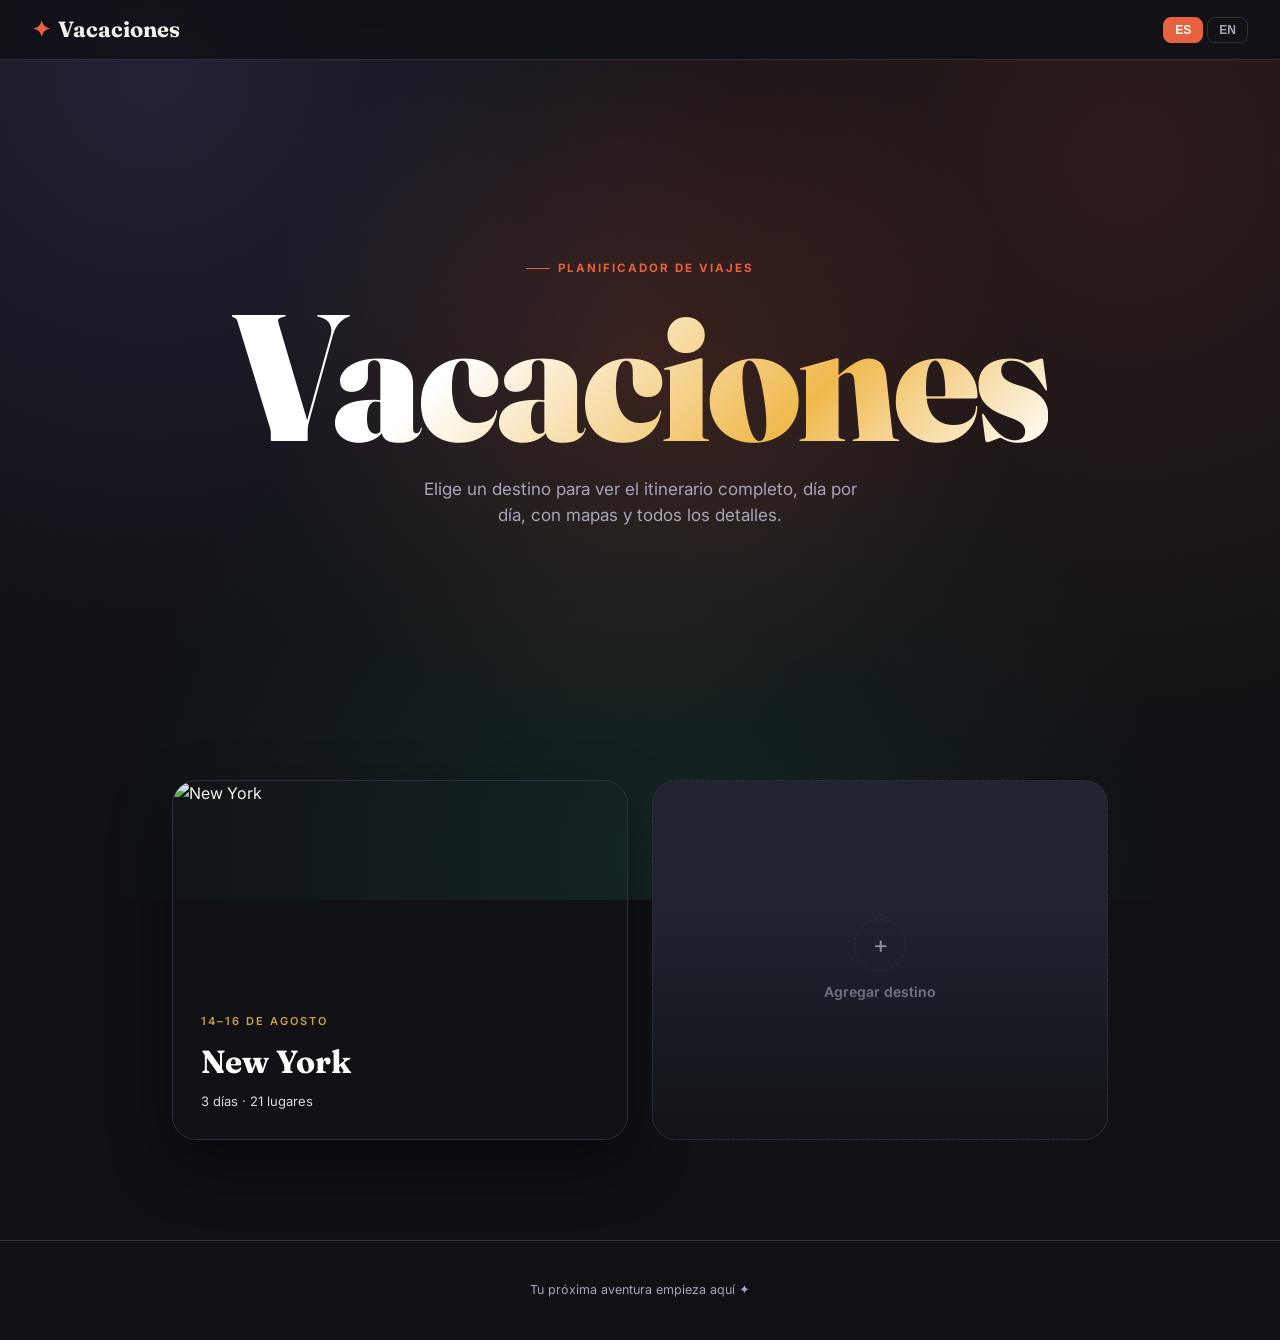
==== commit 86f7b790: "Add files via upload" ====
--- a/index.html
+++ b/index.html
@@ -6,465 +6,222 @@
 <title>Vacaciones</title>
 <link href="https://fonts.googleapis.com/css2?family=Fraunces:opsz,wght@9..144,700;9..144,900&family=Inter:wght@400;500;600;700&display=swap" rel="stylesheet">
 <style>
-@import url('https://fonts.googleapis.com/css2?family=Fraunces:opsz,wght@9..144,500;9..144,700;9..144,900&family=Inter:wght@400;500;600;700&display=swap');
-
 *,*::before,*::after{box-sizing:border-box;margin:0;padding:0;}
-
 :root{
-  --bg:#0f1115;
-  --bg-soft:#161922;
-  --paper:#1b1f2a;
-  --paper-soft:#20242f;
-  --ink:#f3f1ec;
-  --ink-soft:#a8a4ba;
-  --line:#2c3040;
-  --accent:#e8623f;
-  --accent-soft:rgba(232,98,63,0.14);
-  --teal:#4fd1ae;
-  --gold:#f0b94d;
-  --violet:#8b7fd6;
-  --radius:18px;
-}
-
+  --bg:#0f1115;--paper:#1b1f2a;--paper-soft:#20242f;
+  --ink:#f3f1ec;--ink-soft:#a8a4ba;--line:#2c3040;
+  --accent:#e8623f;--accent-soft:rgba(232,98,63,0.14);
+  --teal:#4fd1ae;--gold:#f0b94d;--violet:#8b7fd6;
+}
 html{scroll-behavior:smooth;}
 body{
-  background:
-    radial-gradient(circle at 12% 8%, rgba(139,127,214,0.16), transparent 42%),
-    radial-gradient(circle at 88% 18%, rgba(232,98,63,0.14), transparent 45%),
-    radial-gradient(circle at 50% 95%, rgba(79,209,174,0.10), transparent 50%),
+  background:radial-gradient(circle at 12% 8%,rgba(139,127,214,.16),transparent 42%),
+    radial-gradient(circle at 88% 18%,rgba(232,98,63,.14),transparent 45%),
+    radial-gradient(circle at 50% 95%,rgba(79,209,174,.10),transparent 50%),
     var(--bg);
   background-attachment:fixed;
-  color:var(--ink);
-  font-family:'Inter',sans-serif;
-  line-height:1.5;
-}
-
+  color:var(--ink);font-family:'Inter',sans-serif;line-height:1.5;
+}
 a{color:inherit;}
-
-/* ============ TOP NAV (breadcrumb style) ============ */
 .topbar{
-  position:sticky;
-  top:0;
-  z-index:200;
-  background:rgba(15,17,21,0.78);
-  backdrop-filter:blur(14px);
+  position:sticky;top:0;z-index:200;
+  background:rgba(15,17,21,.82);backdrop-filter:blur(14px);
   border-bottom:1px solid var(--line);
-  padding:0 32px;
-  height:60px;
-  display:flex;
-  align-items:center;
-  justify-content:space-between;
-}
-
-.crumbs{
-  display:flex;
-  align-items:center;
-  gap:8px;
-  font-size:13px;
-  font-weight:500;
-  color:var(--ink-soft);
-}
-
-.crumbs a{text-decoration:none; transition:color .15s;}
+  padding:0 32px;height:60px;
+  display:flex;align-items:center;justify-content:space-between;gap:12px;
+  flex-wrap:wrap;
+}
+.brand-mark{
+  display:flex;align-items:center;gap:8px;
+  font-family:'Fraunces',serif;font-weight:700;font-size:22px;
+  text-decoration:none;color:var(--ink);
+}
+.brand-mark .star{color:var(--accent);}
+.crumbs{display:flex;align-items:center;gap:8px;font-size:13px;font-weight:500;color:var(--ink-soft);}
+.crumbs a{text-decoration:none;transition:color .15s;}
 .crumbs a:hover{color:var(--accent);}
-.crumbs .sep{color:var(--line); font-size:11px;}
-.crumbs .current{color:var(--ink); font-weight:700;}
-
-.brand-mark{
-  display:flex;
-  align-items:center;
-  gap:8px;
-  font-family:'Fraunces',serif;
-  font-weight:700;
-  font-size:15px;
-  text-decoration:none;
-  color:var(--ink);
-}
-.brand-mark .star{color:var(--accent);}
-
-.day-pills{
-  display:flex;
-  gap:6px;
-}
+.crumbs .sep{color:var(--line);}
+.crumbs .current{color:var(--ink);font-weight:700;}
+.day-pills{display:flex;gap:6px;flex-shrink:0;}
 .day-pills a{
-  text-decoration:none;
-  font-size:12.5px;
-  font-weight:600;
-  padding:7px 14px;
-  border-radius:20px;
-  color:var(--ink-soft);
-  border:1px solid var(--line);
-  transition:all .15s;
-  white-space:nowrap;
-}
-.day-pills a:hover{border-color:var(--accent); color:var(--accent);}
-.day-pills a.active{background:linear-gradient(135deg, var(--accent), #c8492f); color:#fff; border-color:transparent; box-shadow:0 4px 14px rgba(232,98,63,0.35);}
-
-@media (max-width:760px){
-  .topbar{padding:0 16px; flex-wrap:wrap; height:auto; padding-top:10px; padding-bottom:10px; gap:8px;}
-  .day-pills{overflow-x:auto;}
-}
-
-/* ============ SECTIONS GENERIC ============ */
-.wrap{max-width:1100px; margin:0 auto; padding:0 32px;}
-@media (max-width:600px){.wrap{padding:0 18px;}}
-
+  text-decoration:none;font-size:12.5px;font-weight:600;
+  padding:7px 14px;border-radius:20px;
+  color:var(--ink-soft);border:1px solid var(--line);transition:all .15s;white-space:nowrap;
+}
+.day-pills a:hover{border-color:var(--accent);color:var(--accent);}
+.day-pills a.active{background:linear-gradient(135deg,var(--accent),#c8492f);color:#fff;border-color:transparent;box-shadow:0 4px 14px rgba(232,98,63,.35);}
+
+/* LANG TOGGLE */
+.lang-btn{
+  display:flex;gap:4px;flex-shrink:0;
+}
+.lang-btn button{
+  background:none;border:1px solid var(--line);color:var(--ink-soft);
+  padding:5px 11px;border-radius:8px;font-size:12px;font-weight:600;cursor:pointer;transition:all .15s;
+}
+.lang-btn button.active{background:var(--accent);color:#fff;border-color:var(--accent);}
+[lang-content]{transition:opacity .2s;}
+
+.wrap{max-width:1100px;margin:0 auto;padding:0 32px;}
 .eyebrow{
-  display:inline-flex;
-  align-items:center;
-  gap:8px;
-  font-size:11.5px;
-  letter-spacing:2px;
-  text-transform:uppercase;
-  color:var(--accent);
-  font-weight:700;
-  margin-bottom:18px;
-}
-.eyebrow::before{content:''; width:24px; height:1px; background:var(--accent);}
-
-.title-xl{
-  font-family:'Fraunces',serif;
-  font-weight:900;
-  letter-spacing:-2px;
-  line-height:0.95;
-  color:var(--ink);
-}
-
-.title-lg{
-  font-family:'Fraunces',serif;
-  font-weight:700;
-  letter-spacing:-1px;
-  line-height:1.05;
-  color:var(--ink);
-}
-
-/* ============ MAP CARD ============ */
-.map-section{
-  padding:50px 0 70px;
-}
-.map-card{
-  background:linear-gradient(160deg, var(--paper-soft), var(--paper));
-  border:1px solid var(--line);
-  border-radius:24px;
-  padding:20px;
-  box-shadow:0 24px 60px rgba(0,0,0,0.35), inset 0 1px 0 rgba(255,255,255,0.03);
-}
-.map-card svg{display:block; width:100%; height:auto; border-radius:14px;}
-
-.map-route-list{
-  margin-top:20px;
-  display:flex;
-  flex-wrap:wrap;
-  gap:10px;
-}
+  display:inline-flex;align-items:center;gap:8px;
+  font-size:11.5px;letter-spacing:2px;text-transform:uppercase;
+  color:var(--accent);font-weight:700;margin-bottom:18px;
+}
+.eyebrow::before{content:'';width:24px;height:1px;background:var(--accent);}
+.title-xl{font-family:'Fraunces',serif;font-weight:900;letter-spacing:-2px;line-height:.95;color:var(--ink);}
+.title-lg{font-family:'Fraunces',serif;font-weight:700;letter-spacing:-1px;line-height:1.05;color:var(--ink);}
+
+/* MAP */
+.map-section{padding:50px 0 70px;}
+.map-card{background:linear-gradient(160deg,var(--paper-soft),var(--paper));border:1px solid var(--line);border-radius:24px;padding:20px;box-shadow:0 24px 60px rgba(0,0,0,.35);}
+.leaflet-map{border-radius:14px;overflow:hidden;height:480px;}
+.map-route-list{margin-top:16px;display:flex;flex-wrap:wrap;gap:10px;}
 .route-chip{
-  display:flex;
-  align-items:center;
-  gap:8px;
-  background:var(--paper-soft);
-  border:1px solid var(--line);
-  border-radius:30px;
-  padding:6px 14px 6px 6px;
-  font-size:12.5px;
-  font-weight:600;
-  color:var(--ink-soft);
-  text-decoration:none;
-  transition:border-color .15s, color .15s, transform .15s;
-}
-.route-chip:hover{border-color:var(--accent); color:var(--ink); transform:translateY(-1px);}
+  display:flex;align-items:center;gap:8px;
+  background:var(--paper-soft);border:1px solid var(--line);
+  border-radius:30px;padding:6px 14px 6px 6px;
+  font-size:12.5px;font-weight:600;color:var(--ink-soft);
+  text-decoration:none;transition:all .15s;
+}
+.route-chip:hover{border-color:var(--accent);color:var(--ink);}
 .route-num{
-  width:22px;height:22px;
-  border-radius:50%;
-  background:var(--accent);
-  color:#fff;
-  font-size:11px;
-  font-weight:700;
-  display:flex;
-  align-items:center;
-  justify-content:center;
-  flex-shrink:0;
-}
-
-/* ============ STOP DETAIL CARDS ============ */
+  width:22px;height:22px;border-radius:50%;background:var(--accent);
+  color:#fff;font-size:10px;font-weight:700;
+  display:flex;align-items:center;justify-content:center;flex-shrink:0;
+}
+.gmap-btn{
+  display:inline-flex;align-items:center;gap:8px;background:var(--accent);color:#fff;
+  text-decoration:none;padding:11px 22px;border-radius:30px;font-size:13px;font-weight:600;
+  box-shadow:0 4px 16px rgba(232,98,63,.35);transition:transform .15s;white-space:nowrap;
+}
+.gmap-btn:hover{transform:translateY(-2px);}
+
+/* STOPS */
 .stops-section{padding:20px 0 80px;}
-
 .stop-detail{
-  display:grid;
-  grid-template-columns:280px 1fr;
-  gap:0;
-  background:linear-gradient(160deg, var(--paper-soft), var(--paper));
-  border:1px solid var(--line);
-  border-radius:20px;
-  overflow:hidden;
-  margin-bottom:20px;
-  transition:border-color .2s, box-shadow .2s;
-}
-.stop-detail:hover{border-color:rgba(232,98,63,0.35); box-shadow:0 20px 50px rgba(0,0,0,0.3);}
-
-.stop-detail-img{
-  background-size:cover;
-  background-position:center;
-  min-height:220px;
-  position:relative;
-}
-
+  display:grid;grid-template-columns:280px 1fr;
+  background:linear-gradient(160deg,var(--paper-soft),var(--paper));
+  border:1px solid var(--line);border-radius:20px;overflow:hidden;
+  margin-bottom:20px;transition:border-color .2s,box-shadow .2s;
+}
+.stop-detail:hover{border-color:rgba(232,98,63,.35);box-shadow:0 20px 50px rgba(0,0,0,.3);}
+.stop-detail-img{background-size:cover;background-position:center;min-height:220px;position:relative;}
 .stop-detail-num{
-  position:absolute;
-  top:14px; left:14px;
-  width:34px;height:34px;
-  border-radius:50%;
-  background:var(--accent);
-  color:#fff;
-  font-family:'Fraunces',serif;
-  font-weight:700;
-  font-size:15px;
-  display:flex;
-  align-items:center;
-  justify-content:center;
-  box-shadow:0 4px 10px rgba(0,0,0,0.25);
-}
-
-.stop-detail-body{
-  padding:26px 30px;
-  display:flex;
-  flex-direction:column;
-  justify-content:center;
-}
-
-.stop-detail-time{
-  font-size:11.5px;
-  font-weight:700;
-  letter-spacing:1.5px;
-  text-transform:uppercase;
-  color:var(--teal);
-  margin-bottom:8px;
-}
-
-.stop-detail-name{
-  font-family:'Fraunces',serif;
-  font-weight:700;
-  font-size:24px;
-  color:var(--ink);
-  margin-bottom:10px;
-}
-
-.stop-detail-desc{
-  font-size:14.5px;
-  color:var(--ink-soft);
-  line-height:1.7;
-  margin-bottom:14px;
-}
-
+  position:absolute;top:14px;left:14px;width:34px;height:34px;
+  border-radius:50%;background:var(--accent);color:#fff;
+  font-family:'Fraunces',serif;font-weight:700;font-size:15px;
+  display:flex;align-items:center;justify-content:center;
+  box-shadow:0 4px 10px rgba(0,0,0,.25);
+}
+.stop-detail-body{padding:26px 30px;display:flex;flex-direction:column;justify-content:center;}
+.stop-detail-time{font-size:11.5px;font-weight:700;letter-spacing:1.5px;text-transform:uppercase;color:var(--teal);margin-bottom:8px;}
+.stop-detail-name{font-family:'Fraunces',serif;font-weight:700;font-size:24px;color:var(--ink);margin-bottom:10px;}
+.stop-detail-desc{font-size:14.5px;color:var(--ink-soft);line-height:1.7;margin-bottom:14px;}
 .ticket-box{
-  display:flex;
-  align-items:center;
-  gap:12px;
-  background:var(--accent-soft);
-  border:1px solid rgba(232,98,63,0.25);
-  border-radius:12px;
-  padding:12px 16px;
-  margin-top:6px;
-}
-.ticket-box.free{background:rgba(79,209,174,0.1); border-color:rgba(79,209,174,0.25);}
-.ticket-box .ico{font-size:18px; flex-shrink:0;}
-.ticket-box .txt{font-size:12.5px; color:var(--ink); line-height:1.5;}
-.ticket-box .txt strong{display:block; font-size:13px; margin-bottom:2px; color:var(--ink);}
-.ticket-box a{color:var(--accent); font-weight:700; text-decoration:none;}
+  display:flex;align-items:center;gap:12px;
+  background:var(--accent-soft);border:1px solid rgba(232,98,63,.25);
+  border-radius:12px;padding:12px 16px;margin-top:6px;
+}
+.ticket-box.free{background:rgba(79,209,174,.1);border-color:rgba(79,209,174,.25);}
+.ticket-box .ico{font-size:18px;flex-shrink:0;}
+.ticket-box .txt{font-size:12.5px;color:var(--ink);line-height:1.5;}
+.ticket-box .txt strong{display:block;font-size:13px;margin-bottom:2px;}
+.ticket-box a{color:var(--accent);font-weight:700;text-decoration:none;}
 .ticket-box.free a{color:var(--teal);}
 .ticket-box a:hover{text-decoration:underline;}
 
-@media (max-width:760px){
+/* DAY NAV */
+.day-nav-footer{display:flex;justify-content:space-between;gap:16px;padding:40px 0 80px;flex-wrap:wrap;}
+.day-nav-btn{
+  flex:1;min-width:220px;
+  background:linear-gradient(160deg,var(--paper-soft),var(--paper));
+  border:1px solid var(--line);border-radius:16px;padding:20px 24px;
+  text-decoration:none;transition:border-color .15s,transform .15s;
+}
+.day-nav-btn:hover{border-color:var(--accent);transform:translateY(-2px);}
+.day-nav-btn .lbl{font-size:11px;text-transform:uppercase;letter-spacing:1.5px;color:var(--ink-soft);margin-bottom:4px;}
+.day-nav-btn .ttl{font-family:'Fraunces',serif;font-weight:700;font-size:18px;color:var(--ink);}
+.day-nav-btn.next{text-align:right;}
+footer.site-footer{text-align:center;padding:40px 24px;color:var(--ink-soft);font-size:12.5px;border-top:1px solid var(--line);}
+
+@media(max-width:760px){
   .stop-detail{grid-template-columns:1fr;}
   .stop-detail-img{min-height:180px;}
-}
-
-/* ============ FOOTER NAV (prev/next day) ============ */
-.day-nav-footer{
-  display:flex;
-  justify-content:space-between;
-  gap:16px;
-  padding:40px 0 80px;
-  flex-wrap:wrap;
-}
-.day-nav-btn{
-  flex:1;
-  min-width:220px;
-  background:linear-gradient(160deg, var(--paper-soft), var(--paper));
-  border:1px solid var(--line);
-  border-radius:16px;
-  padding:20px 24px;
-  text-decoration:none;
-  transition:border-color .15s, transform .15s;
-}
-.day-nav-btn:hover{border-color:var(--accent); transform:translateY(-2px);}
-.day-nav-btn .lbl{font-size:11px; text-transform:uppercase; letter-spacing:1.5px; color:var(--ink-soft); margin-bottom:4px;}
-.day-nav-btn .ttl{font-family:'Fraunces',serif; font-weight:700; font-size:18px; color:var(--ink);}
-.day-nav-btn.next{text-align:right;}
-
-footer.site-footer{
-  text-align:center;
-  padding:40px 24px;
-  color:var(--ink-soft);
-  font-size:12.5px;
-  border-top:1px solid var(--line);
-}
-
+  .topbar{height:auto;padding:10px 16px;}
+}
+@media(max-width:600px){.wrap{padding:0 18px;}}
 </style>
 <style>
-  .hero-home{
-    min-height:78vh;
-    display:flex;
-    flex-direction:column;
-    align-items:center;
-    justify-content:center;
-    text-align:center;
-    padding:60px 24px;
-    position:relative;
-    overflow:hidden;
-  }
-  .hero-home::before{
-    content:'';
-    position:absolute;
-    top:-20%; left:50%;
-    transform:translateX(-50%);
-    width:900px; height:900px;
-    background:radial-gradient(circle, rgba(232,98,63,0.18), transparent 60%);
-    pointer-events:none;
-  }
-  .hero-home .title-xl{
-    font-size:clamp(48px,9vw,110px);
-    margin-bottom:16px;
-    background:linear-gradient(135deg, #fff 30%, var(--gold) 70%, #fff 100%);
-    -webkit-background-clip:text;
-    -webkit-text-fill-color:transparent;
-    background-clip:text;
-    position:relative;
-  }
-  .hero-home .sub{
-    font-size:16px;
-    color:var(--ink-soft);
-    max-width:460px;
-    margin-bottom:48px;
-    position:relative;
-  }
-
-  .dest-grid{
-    max-width:1000px;
-    margin:0 auto;
-    padding:0 32px 100px;
-    display:grid;
-    grid-template-columns:repeat(auto-fit,minmax(280px,1fr));
-    gap:24px;
-  }
-
-  .dest-card{
-    position:relative;
-    border-radius:24px;
-    overflow:hidden;
-    height:340px;
-    text-decoration:none;
-    display:block;
-    box-shadow:0 24px 60px rgba(0,0,0,0.45);
-    border:1px solid var(--line);
-  }
-
-  .dest-card img{
-    width:100%; height:100%;
-    object-fit:cover;
-    transition:transform .4s ease;
-  }
-  .dest-card:hover img{transform:scale(1.06);}
-
-  .dest-card::after{
-    content:'';
-    position:absolute; inset:0;
-    background:linear-gradient(180deg, rgba(15,17,21,0) 35%, rgba(15,17,21,0.92) 100%);
-  }
-
-  .dest-info{
-    position:absolute;
-    bottom:0; left:0; right:0;
-    padding:24px;
-    z-index:2;
-    color:#fff;
-  }
-  .dest-info .tag{
-    font-size:11px;
-    letter-spacing:2px;
-    text-transform:uppercase;
-    opacity:0.85;
-    margin-bottom:6px;
-    font-weight:600;
-    color:var(--gold);
-  }
-  .dest-info .name{
-    font-family:'Fraunces',serif;
-    font-weight:700;
-    font-size:28px;
-  }
-  .dest-info .meta{
-    font-size:12.5px;
-    opacity:0.85;
-    margin-top:4px;
-  }
-
-  .dest-card.add{
-    display:flex;
-    align-items:center;
-    justify-content:center;
-    background:var(--paper-soft);
-    border:1.5px dashed var(--line);
-    box-shadow:none;
-    flex-direction:column;
-    gap:10px;
-    color:var(--ink-soft);
-  }
-  .dest-card.add .plus{
-    width:48px;height:48px;
-    border-radius:50%;
-    border:1.5px dashed var(--line);
-    display:flex;
-    align-items:center;
-    justify-content:center;
-    font-size:22px;
-  }
-  .dest-card.add span.lbl{font-size:13px; font-weight:600;}
+.hero-home{min-height:80vh;display:flex;flex-direction:column;align-items:center;justify-content:center;text-align:center;padding:60px 24px;position:relative;overflow:hidden;}
+.hero-home::before{content:'';position:absolute;top:-20%;left:50%;transform:translateX(-50%);width:900px;height:900px;background:radial-gradient(circle,rgba(232,98,63,.18),transparent 60%);pointer-events:none;}
+.hero-title{
+  font-family:'Fraunces',serif;font-weight:900;
+  font-size:clamp(80px,16vw,180px);
+  letter-spacing:-4px;line-height:.9;margin-bottom:20px;position:relative;
+  background:linear-gradient(135deg,#fff 30%,var(--gold) 70%,#fff 100%);
+  -webkit-background-clip:text;-webkit-text-fill-color:transparent;background-clip:text;
+}
+.hero-sub{font-size:17px;color:var(--ink-soft);max-width:460px;margin-bottom:52px;position:relative;}
+.dest-grid{max-width:1000px;margin:0 auto;padding:0 32px 100px;display:grid;grid-template-columns:repeat(auto-fit,minmax(300px,1fr));gap:24px;}
+.dest-card{position:relative;border-radius:24px;overflow:hidden;height:360px;text-decoration:none;display:block;box-shadow:0 24px 60px rgba(0,0,0,.45);border:1px solid var(--line);}
+.dest-card img{width:100%;height:100%;object-fit:cover;transition:transform .4s ease;}
+.dest-card:hover img{transform:scale(1.06);}
+.dest-card::after{content:'';position:absolute;inset:0;background:linear-gradient(180deg,rgba(15,17,21,0) 35%,rgba(15,17,21,.92) 100%);}
+.dest-info{position:absolute;bottom:0;left:0;right:0;padding:28px;z-index:2;color:#fff;}
+.dest-info .tag{font-size:11px;letter-spacing:2px;text-transform:uppercase;opacity:.85;margin-bottom:8px;font-weight:600;color:var(--gold);}
+.dest-info .name{font-family:'Fraunces',serif;font-weight:700;font-size:32px;}
+.dest-info .meta{font-size:13px;opacity:.85;margin-top:6px;}
+.dest-card.add{display:flex;align-items:center;justify-content:center;background:var(--paper-soft);border:1.5px dashed var(--line);box-shadow:none;flex-direction:column;gap:10px;color:var(--ink-soft);}
+.dest-card.add .plus{width:52px;height:52px;border-radius:50%;border:1.5px dashed var(--line);display:flex;align-items:center;justify-content:center;font-size:24px;}
+.dest-card.add span.lbl{font-size:14px;font-weight:600;}
 </style>
 </head>
 <body>
 
 <header class="topbar">
   <a href="index.html" class="brand-mark"><span class="star">✦</span> Vacaciones</a>
-  <div class="crumbs">
-    <span class="current">Inicio</span>
+  <div class="lang-btn">
+    <button data-l="es" onclick="setLang('es')" class="active">ES</button>
+    <button data-l="en" onclick="setLang('en')">EN</button>
   </div>
 </header>
 
 <section class="hero-home">
-  <div class="eyebrow">Planificador de viajes</div>
-  <h1 class="title-xl">Vacaciones</h1>
-  <p class="sub">Elige un destino para ver el itinerario completo, día por día, con mapas y todos los detalles.</p>
+  <div class="eyebrow" data-es="Planificador de viajes" data-en="Travel planner">Planificador de viajes</div>
+  <h1 class="hero-title" data-es="Vacaciones" data-en="Vacaciones">Vacaciones</h1>
+  <p class="hero-sub" data-es="Elige un destino para ver el itinerario completo, día por día, con mapas y todos los detalles." data-en="Choose a destination to see the full itinerary, day by day, with maps and all the details.">Elige un destino para ver el itinerario completo, día por día, con mapas y todos los detalles.</p>
 </section>
-
 <div class="dest-grid">
-
   <a href="newyork/index.html" class="dest-card">
-    <img src="https://images.unsplash.com/photo-1496442226666-8d4d0e62e6e9?w=700&q=80" alt="New York">
+    <img src="https://images.unsplash.com/photo-1535827841776-24afc1e255ac?w=600&q=85" alt="New York">
     <div class="dest-info">
-      <div class="tag">14–16 de agosto</div>
+      <div class="tag" data-es="14–16 de agosto" data-en="August 14–16">14–16 de agosto</div>
       <div class="name">New York</div>
-      <div class="meta">3 días · 21 lugares</div>
+      <div class="meta" data-es="3 días · 21 lugares" data-en="3 days · 21 places">3 días · 21 lugares</div>
     </div>
   </a>
-
   <div class="dest-card add">
     <div class="plus">+</div>
-    <span class="lbl">Agregar destino</span>
+    <span class="lbl" data-es="Agregar destino" data-en="Add destination">Agregar destino</span>
   </div>
-
 </div>
-
-<footer class="site-footer">Tu próxima aventura empieza aquí ✦</footer>
+<footer class="site-footer" data-es="Tu próxima aventura empieza aquí ✦" data-en="Your next adventure starts here ✦">Tu próxima aventura empieza aquí ✦</footer>
+
+<script>
+function setLang(l){
+  document.querySelectorAll('[data-es]').forEach(el=>{
+    el.textContent = l==='es' ? el.dataset.es : el.dataset.en;
+  });
+  document.querySelectorAll('.lang-btn button').forEach(b=>{
+    b.classList.toggle('active', b.dataset.l===l);
+  });
+  localStorage.setItem('lang',l);
+}
+document.addEventListener('DOMContentLoaded',()=>{
+  setLang(localStorage.getItem('lang')||'es');
+});
+</script>
 
 </body>
-</html>
+</html>
